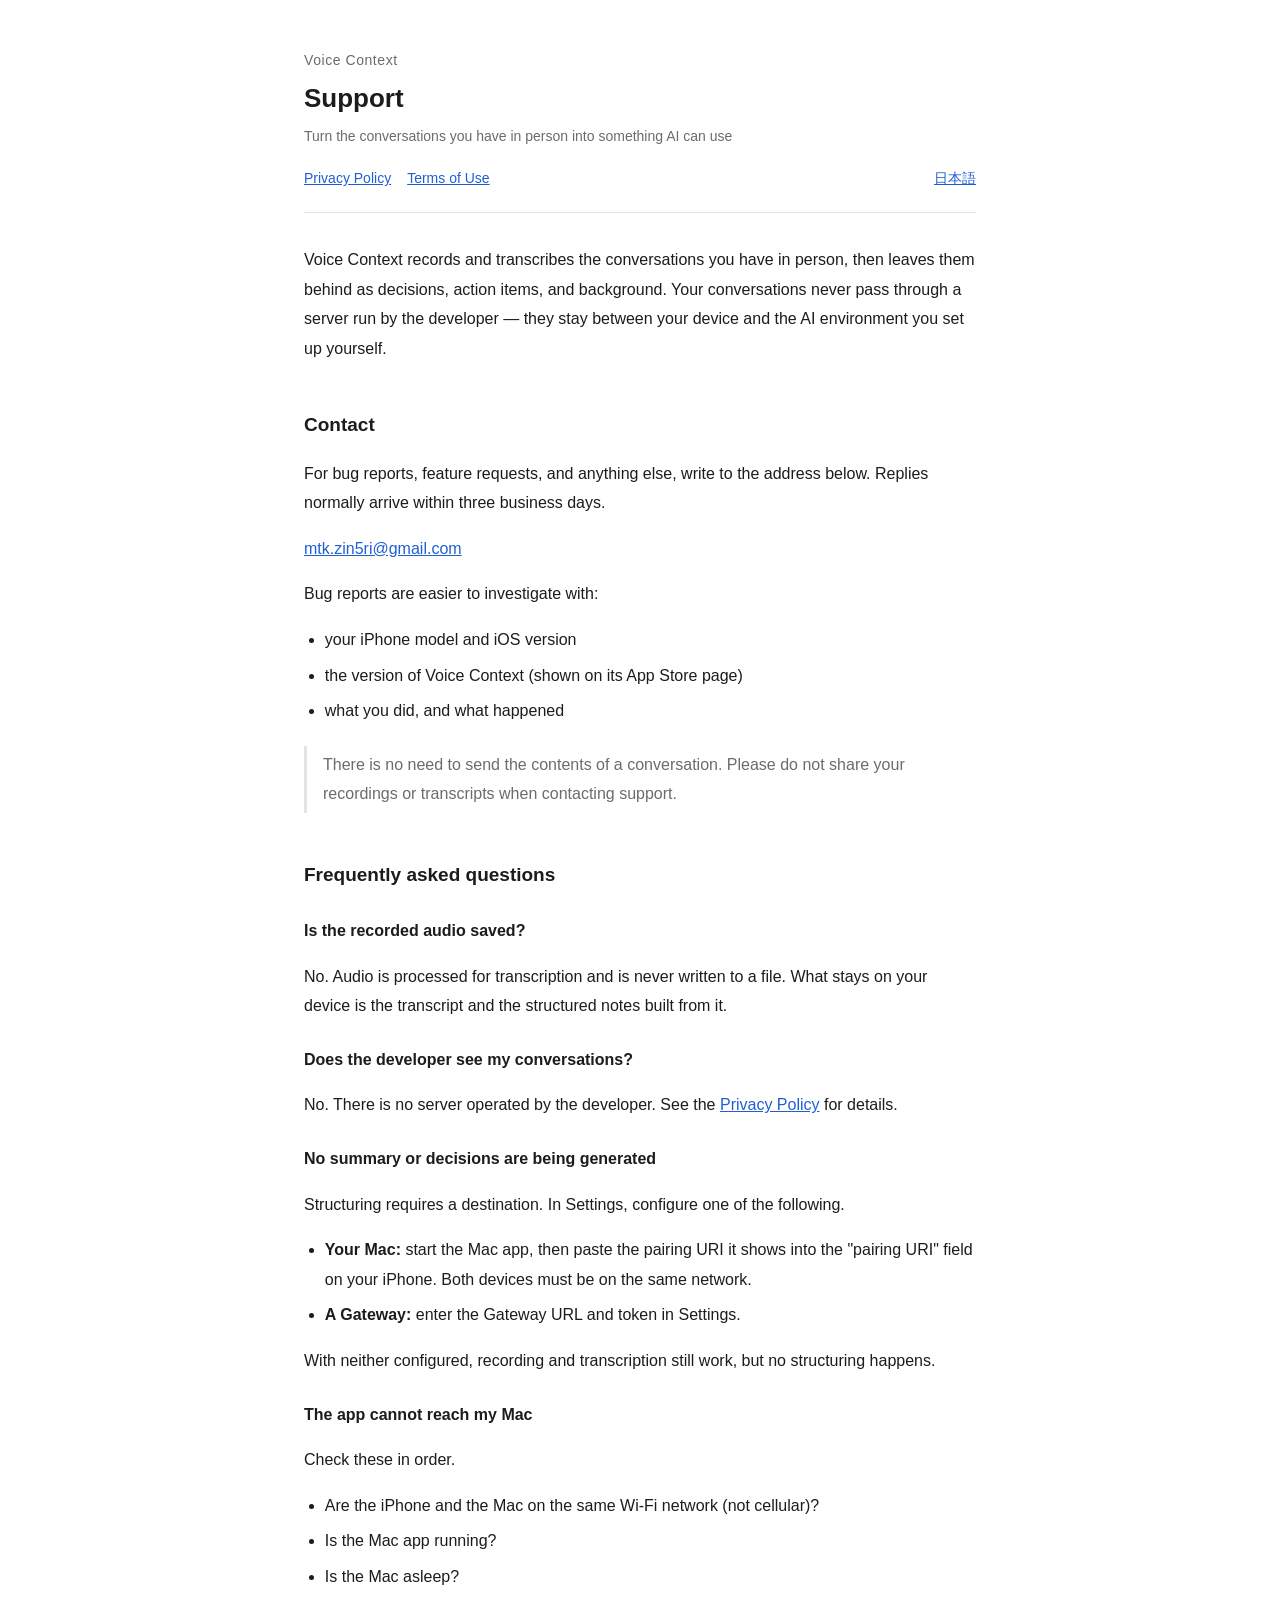
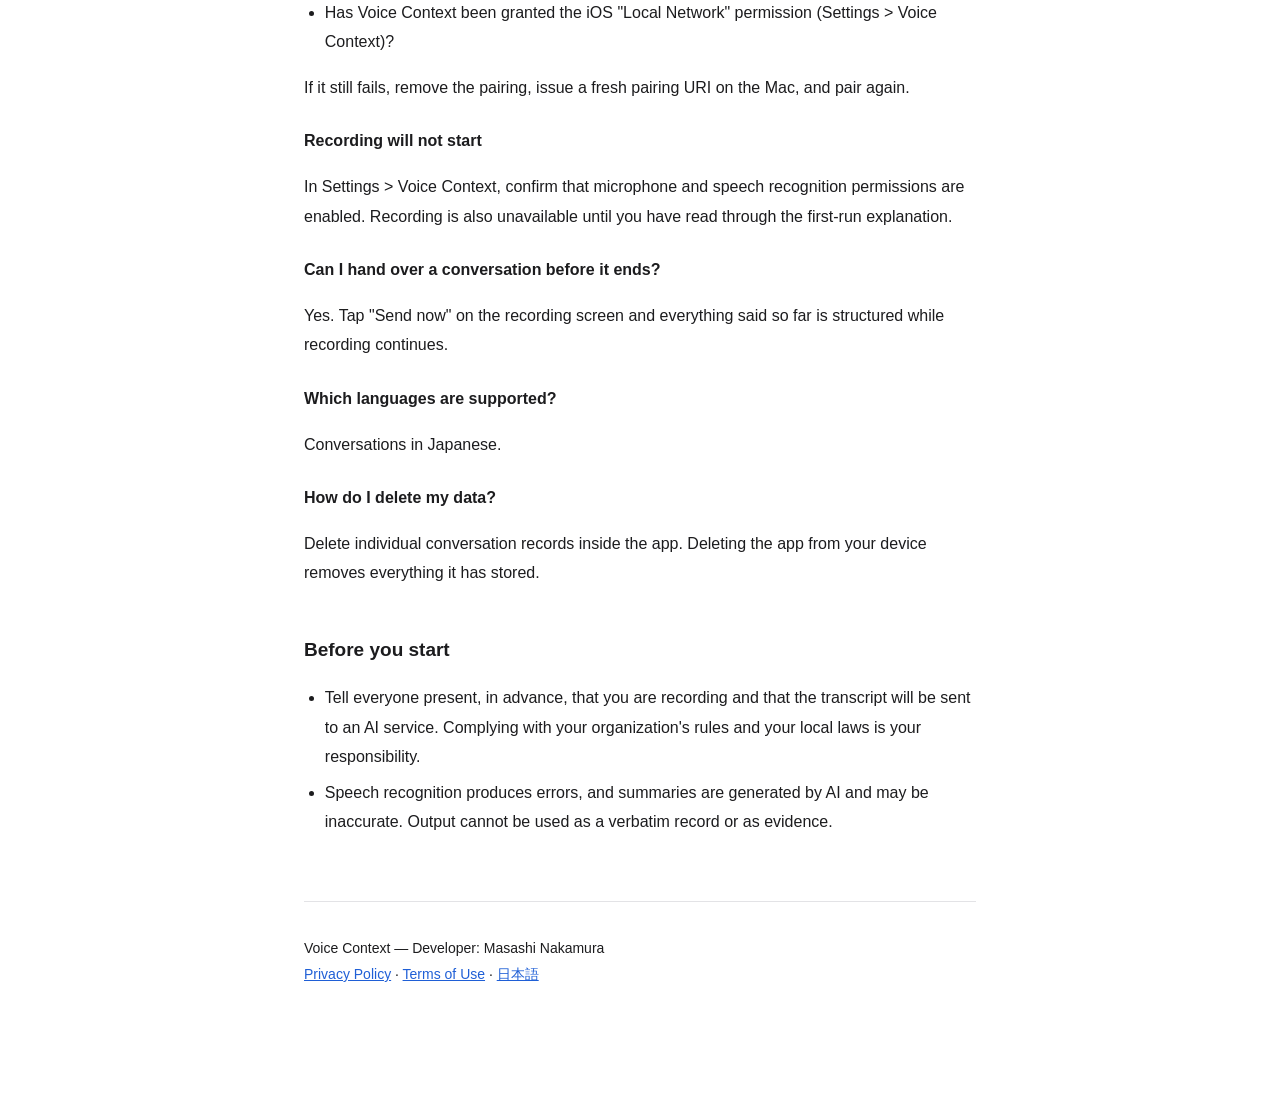
==== en/index.html @ 5f256861 "docs: publish support, privacy policy, and terms in Japanese and English" ====
<!doctype html>
<html lang="en">
<head>
<meta charset="utf-8">
<meta name="viewport" content="width=device-width, initial-scale=1">
<title>Support | Voice Context</title>
<link rel="stylesheet" href="../style.css">
</head>
<body>
<div class="wrap">
<header>
  <p class="app">Voice Context</p>
  <h1>Support</h1>
  <p class="meta">Turn the conversations you have in person into something AI can use</p>
  <nav><a href="privacy.html">Privacy Policy</a><a href="terms.html">Terms of Use</a><a class="lang" href="../">日本語</a></nav>
</header>

<p>Voice Context records and transcribes the conversations you have in person, then leaves them behind as decisions, action items, and background. Your conversations never pass through a server run by the developer — they stay between your device and the AI environment you set up yourself.</p>

<h2>Contact</h2>
<p>For bug reports, feature requests, and anything else, write to the address below. Replies normally arrive within three business days.</p>
<p><a href="mailto:mtk.zin5ri@gmail.com">mtk.zin5ri@gmail.com</a></p>
<p>Bug reports are easier to investigate with:</p>
<ul>
  <li>your iPhone model and iOS version</li>
  <li>the version of Voice Context (shown on its App Store page)</li>
  <li>what you did, and what happened</li>
</ul>
<p class="note">There is no need to send the contents of a conversation. Please do not share your recordings or transcripts when contacting support.</p>

<h2>Frequently asked questions</h2>

<h3>Is the recorded audio saved?</h3>
<p>No. Audio is processed for transcription and is never written to a file. What stays on your device is the transcript and the structured notes built from it.</p>

<h3>Does the developer see my conversations?</h3>
<p>No. There is no server operated by the developer. See the <a href="privacy.html">Privacy Policy</a> for details.</p>

<h3>No summary or decisions are being generated</h3>
<p>Structuring requires a destination. In Settings, configure one of the following.</p>
<ul>
  <li><strong>Your Mac:</strong> start the Mac app, then paste the pairing URI it shows into the "pairing URI" field on your iPhone. Both devices must be on the same network.</li>
  <li><strong>A Gateway:</strong> enter the Gateway URL and token in Settings.</li>
</ul>
<p>With neither configured, recording and transcription still work, but no structuring happens.</p>

<h3>The app cannot reach my Mac</h3>
<p>Check these in order.</p>
<ul>
  <li>Are the iPhone and the Mac on the same Wi-Fi network (not cellular)?</li>
  <li>Is the Mac app running?</li>
  <li>Is the Mac asleep?</li>
  <li>Has Voice Context been granted the iOS "Local Network" permission (Settings &gt; Voice Context)?</li>
</ul>
<p>If it still fails, remove the pairing, issue a fresh pairing URI on the Mac, and pair again.</p>

<h3>Recording will not start</h3>
<p>In Settings &gt; Voice Context, confirm that microphone and speech recognition permissions are enabled. Recording is also unavailable until you have read through the first-run explanation.</p>

<h3>Can I hand over a conversation before it ends?</h3>
<p>Yes. Tap "Send now" on the recording screen and everything said so far is structured while recording continues.</p>

<h3>Which languages are supported?</h3>
<p>Conversations in Japanese.</p>

<h3>How do I delete my data?</h3>
<p>Delete individual conversation records inside the app. Deleting the app from your device removes everything it has stored.</p>

<h2>Before you start</h2>
<ul>
  <li>Tell everyone present, in advance, that you are recording and that the transcript will be sent to an AI service. Complying with your organization's rules and your local laws is your responsibility.</li>
  <li>Speech recognition produces errors, and summaries are generated by AI and may be inaccurate. Output cannot be used as a verbatim record or as evidence.</li>
</ul>

<footer>
  <p>Voice Context — Developer: Masashi Nakamura<br>
  <a href="privacy.html">Privacy Policy</a> · <a href="terms.html">Terms of Use</a> · <a href="../">日本語</a></p>
</footer>
</div>
</body>
</html>
---- style.css ----
:root {
  --bg: #ffffff;
  --fg: #1c1c1e;
  --muted: #6b6b70;
  --line: #e3e3e6;
  --accent: #1f5fd6;
}
@media (prefers-color-scheme: dark) {
  :root {
    --bg: #121214;
    --fg: #ececee;
    --muted: #9a9aa0;
    --line: #2c2c30;
    --accent: #7aa7f5;
  }
}
* { box-sizing: border-box; }
body {
  margin: 0;
  background: var(--bg);
  color: var(--fg);
  font-family: -apple-system, BlinkMacSystemFont, "Hiragino Sans", "Noto Sans JP", sans-serif;
  line-height: 1.85;
  font-size: 16px;
}
.wrap { max-width: 720px; margin: 0 auto; padding: 48px 24px 96px; }
header { border-bottom: 1px solid var(--line); padding-bottom: 20px; margin-bottom: 32px; }
header .app { font-size: 14px; color: var(--muted); letter-spacing: .04em; margin: 0 0 6px; }
h1 { font-size: 26px; line-height: 1.4; margin: 0 0 8px; }
h2 { font-size: 19px; margin: 40px 0 12px; padding-top: 4px; }
h3 { font-size: 16px; margin: 24px 0 8px; }
p, li { color: var(--fg); }
ul, ol { padding-left: 1.3em; }
li { margin-bottom: 6px; }
.meta { color: var(--muted); font-size: 14px; margin: 0; }
a { color: var(--accent); }
nav { margin-top: 16px; font-size: 14px; }
nav a { margin-right: 16px; }
table { border-collapse: collapse; width: 100%; margin: 16px 0; font-size: 15px; }
th, td { border: 1px solid var(--line); padding: 10px 12px; text-align: left; vertical-align: top; }
th { background: color-mix(in srgb, var(--fg) 5%, transparent); font-weight: 600; }
.note { border-left: 3px solid var(--line); padding: 4px 0 4px 16px; color: var(--muted); margin: 20px 0; }
footer { border-top: 1px solid var(--line); margin-top: 64px; padding-top: 20px; color: var(--muted); font-size: 14px; }
code { font-family: ui-monospace, SFMono-Regular, Menlo, monospace; font-size: .92em; background: color-mix(in srgb, var(--fg) 7%, transparent); padding: 1px 5px; border-radius: 4px; }

nav { display: flex; flex-wrap: wrap; align-items: baseline; }
nav a { margin-right: 16px; }
nav .lang { margin-left: auto; margin-right: 0; }
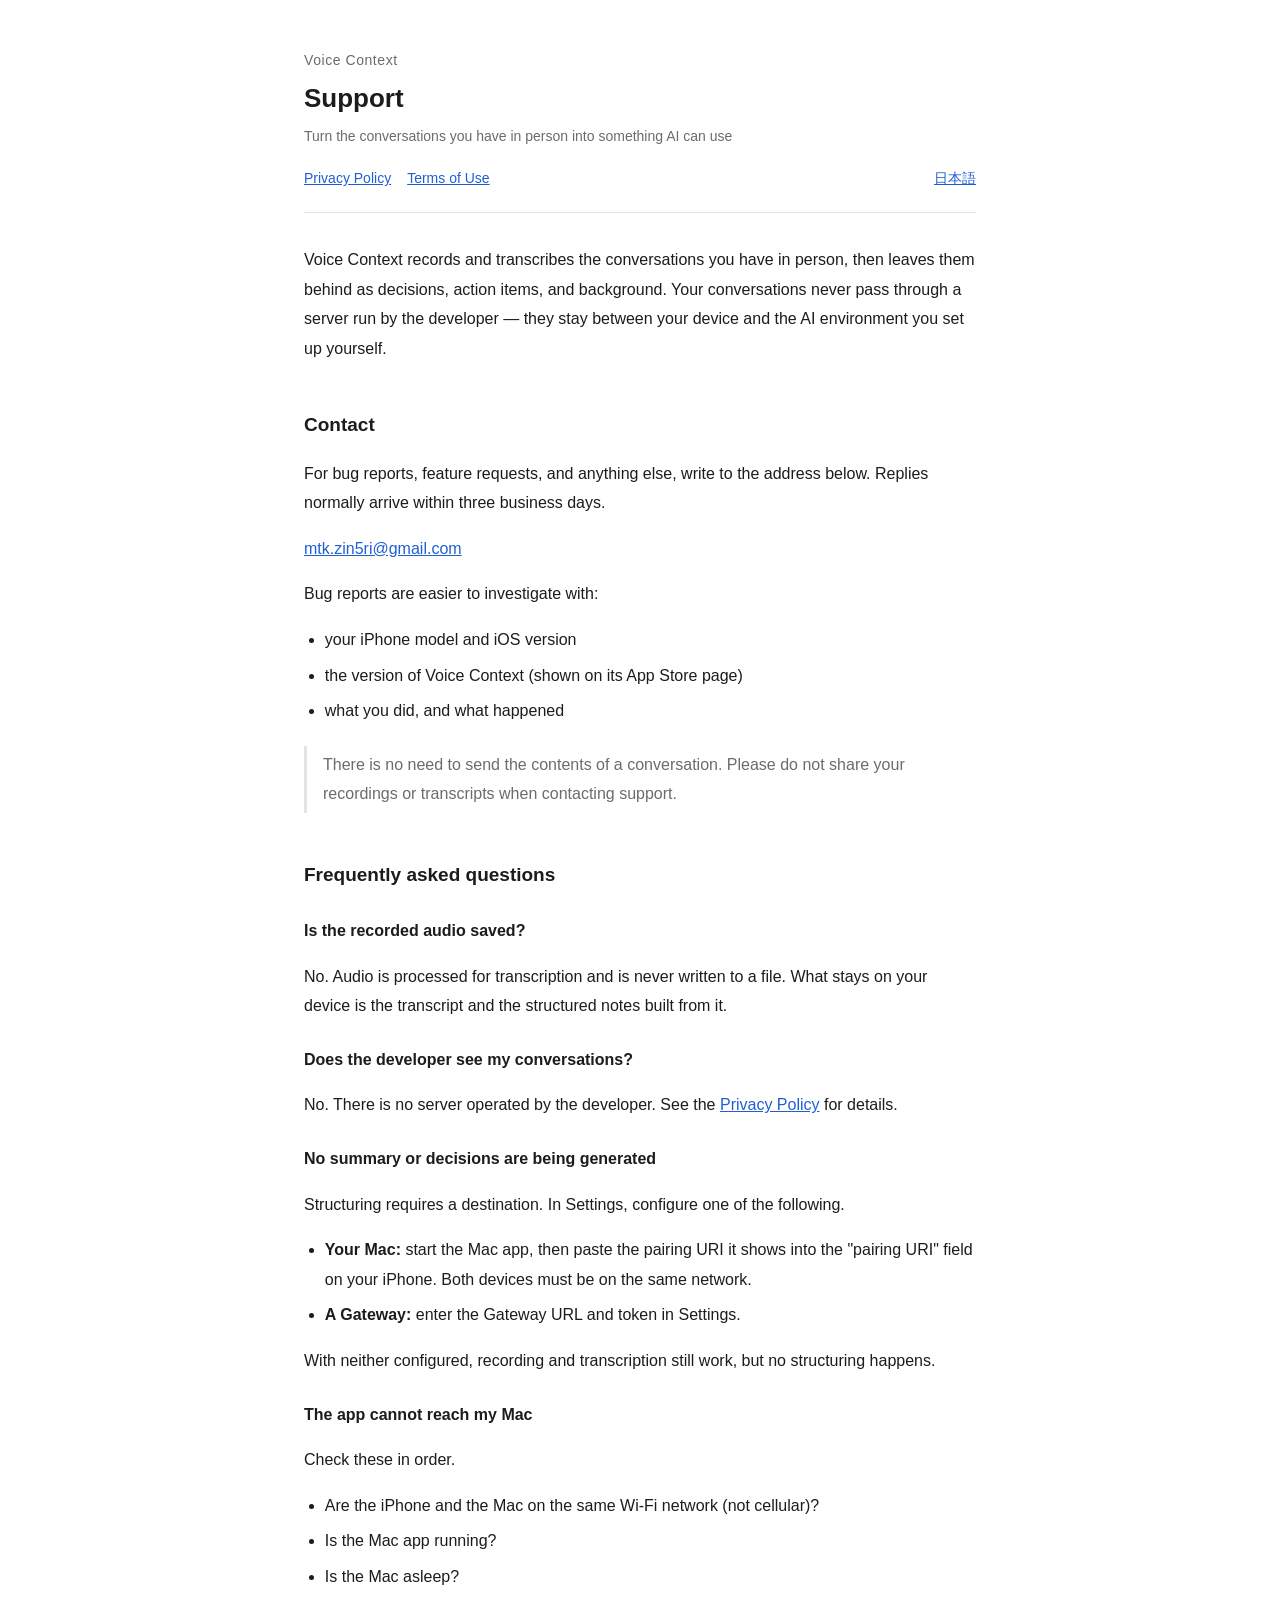
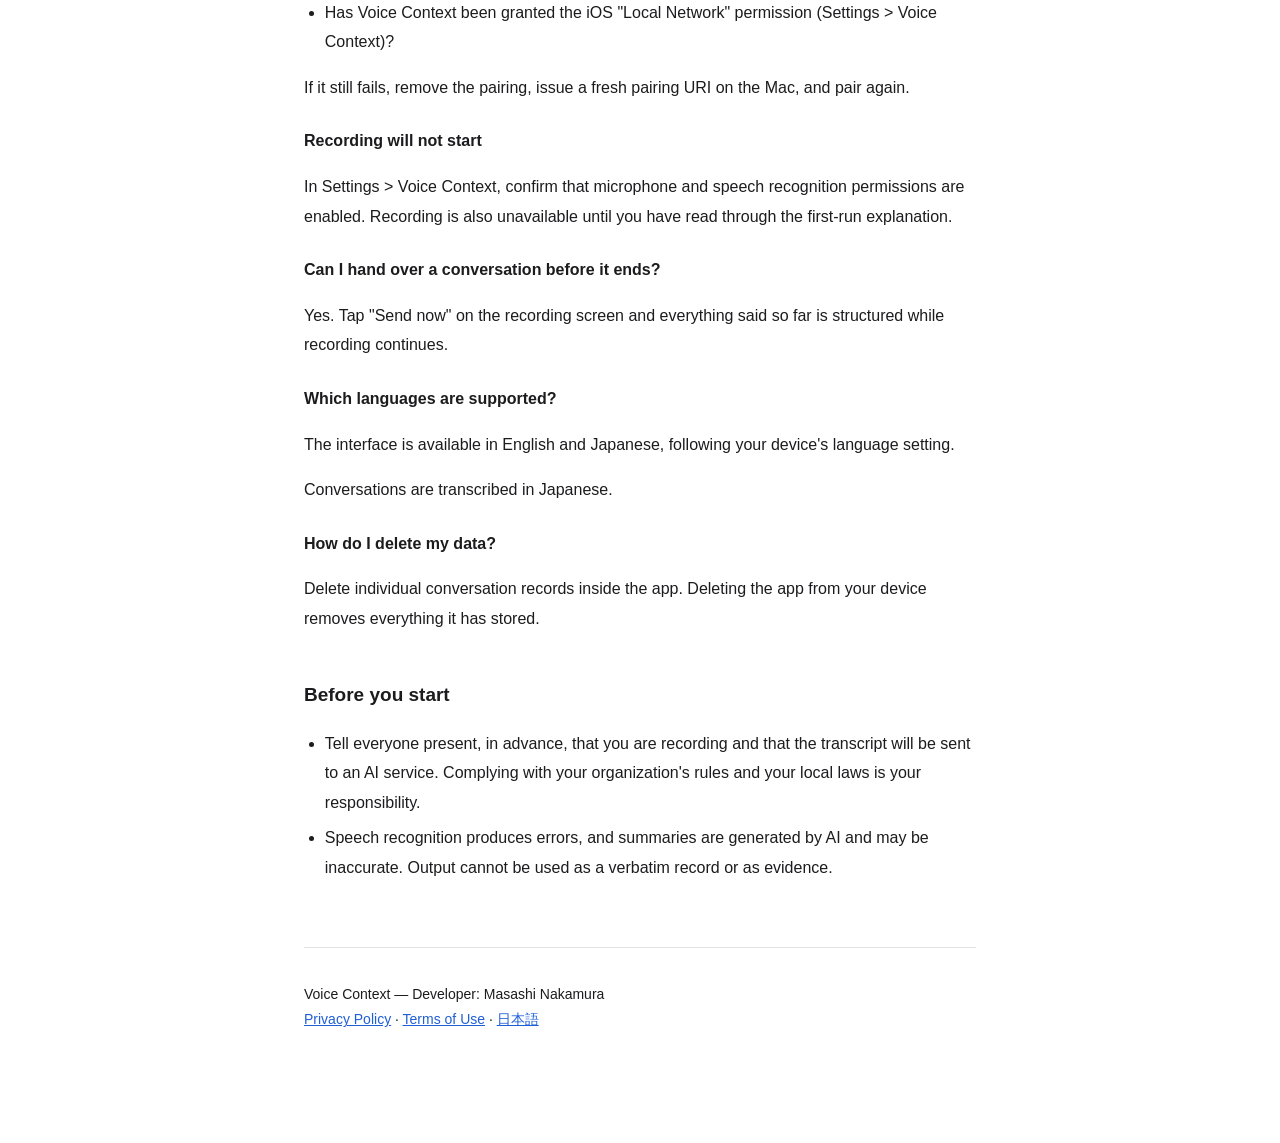
==== commit edc86ee4: "docs: the interface is now available in English as well as Japanese" ====
--- a/en/index.html
+++ b/en/index.html
@@ -61,7 +61,8 @@
 <p>Yes. Tap "Send now" on the recording screen and everything said so far is structured while recording continues.</p>
 
 <h3>Which languages are supported?</h3>
-<p>Conversations in Japanese.</p>
+<p>The interface is available in English and Japanese, following your device's language setting.</p>
+<p>Conversations are transcribed in Japanese.</p>
 
 <h3>How do I delete my data?</h3>
 <p>Delete individual conversation records inside the app. Deleting the app from your device removes everything it has stored.</p>
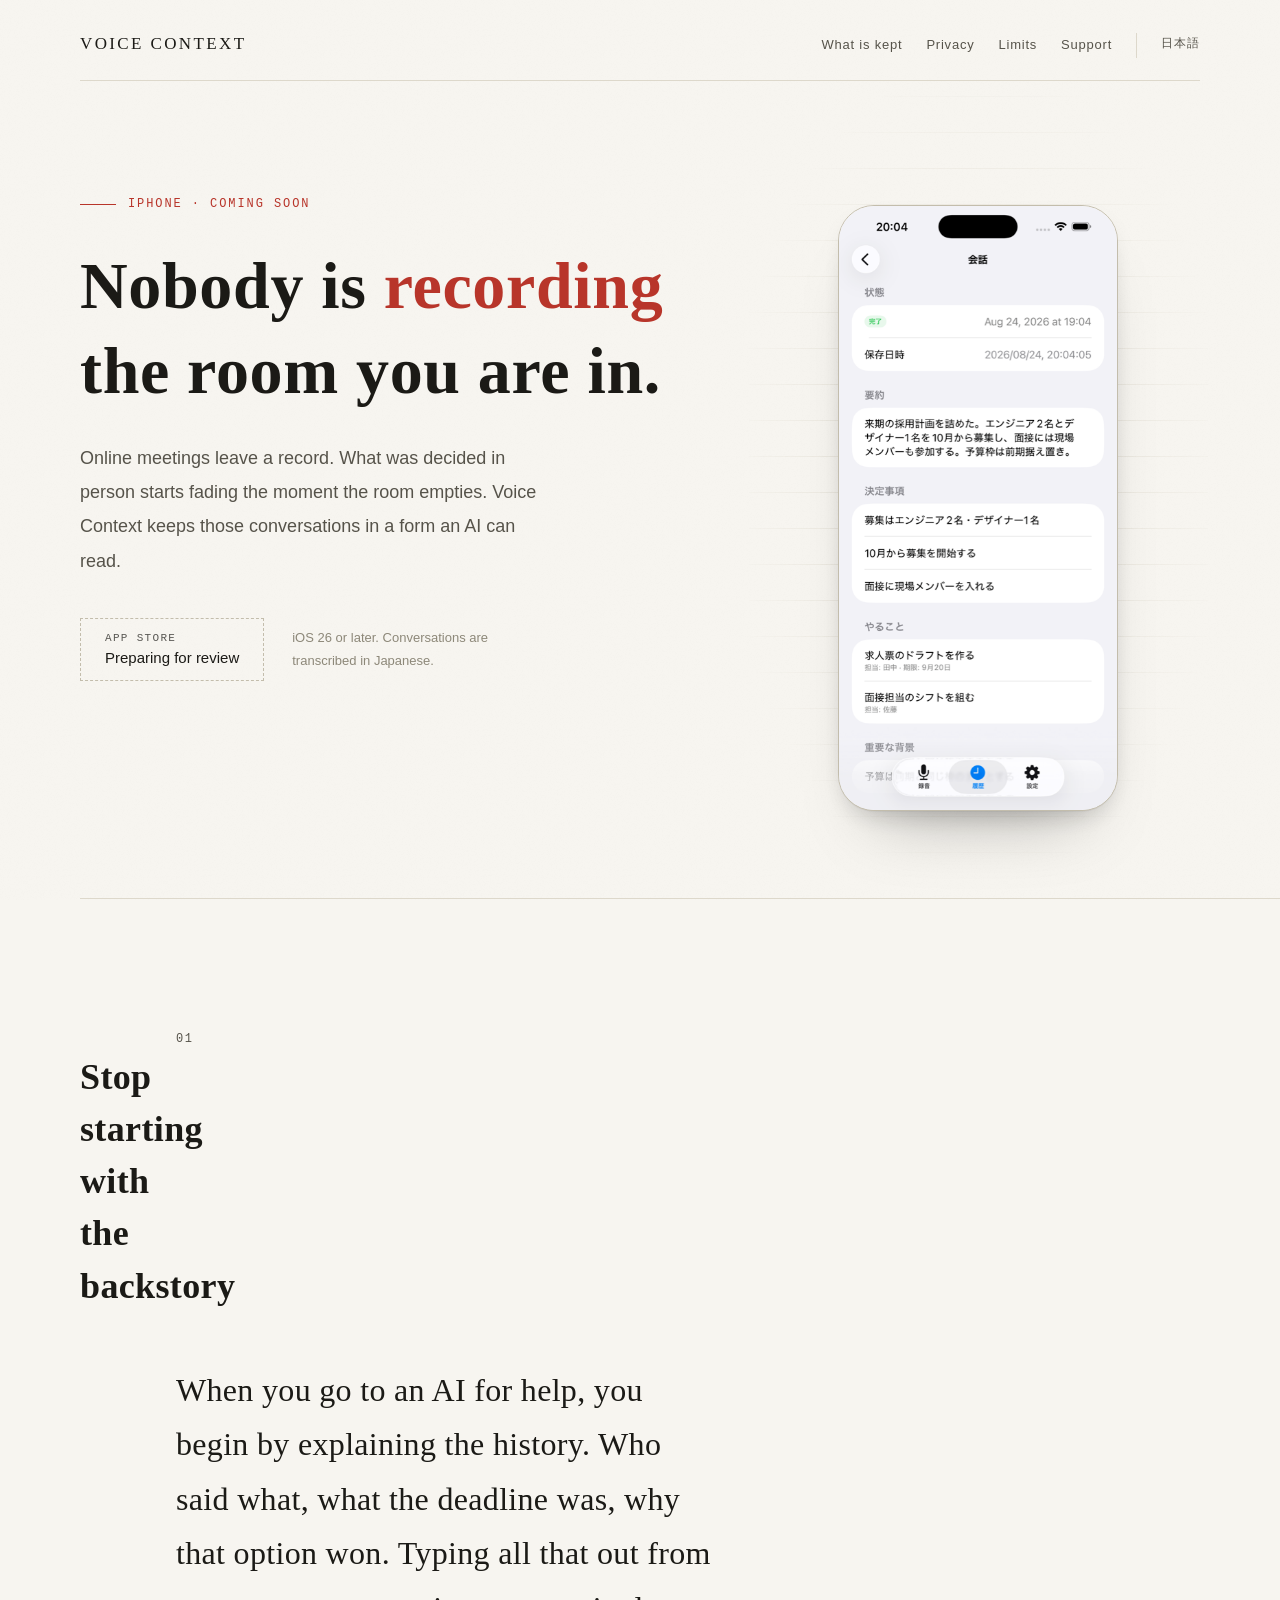
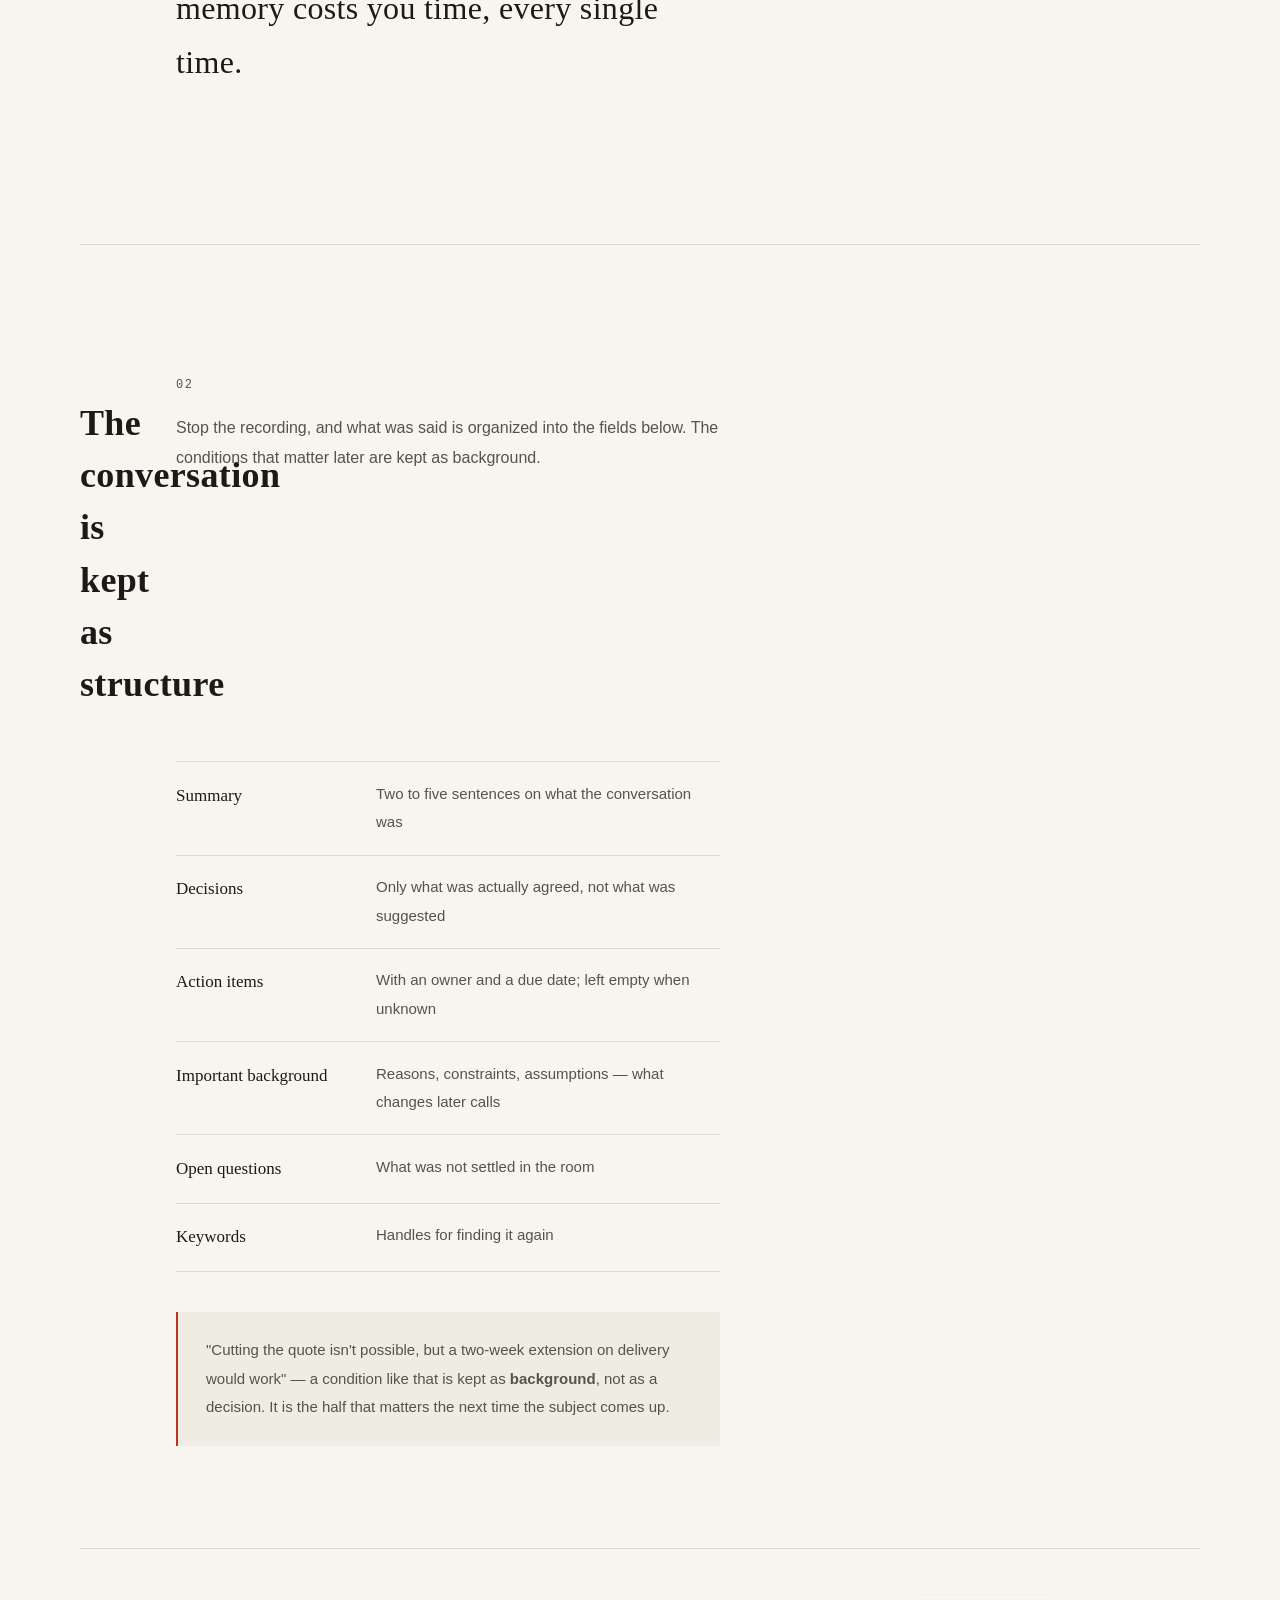
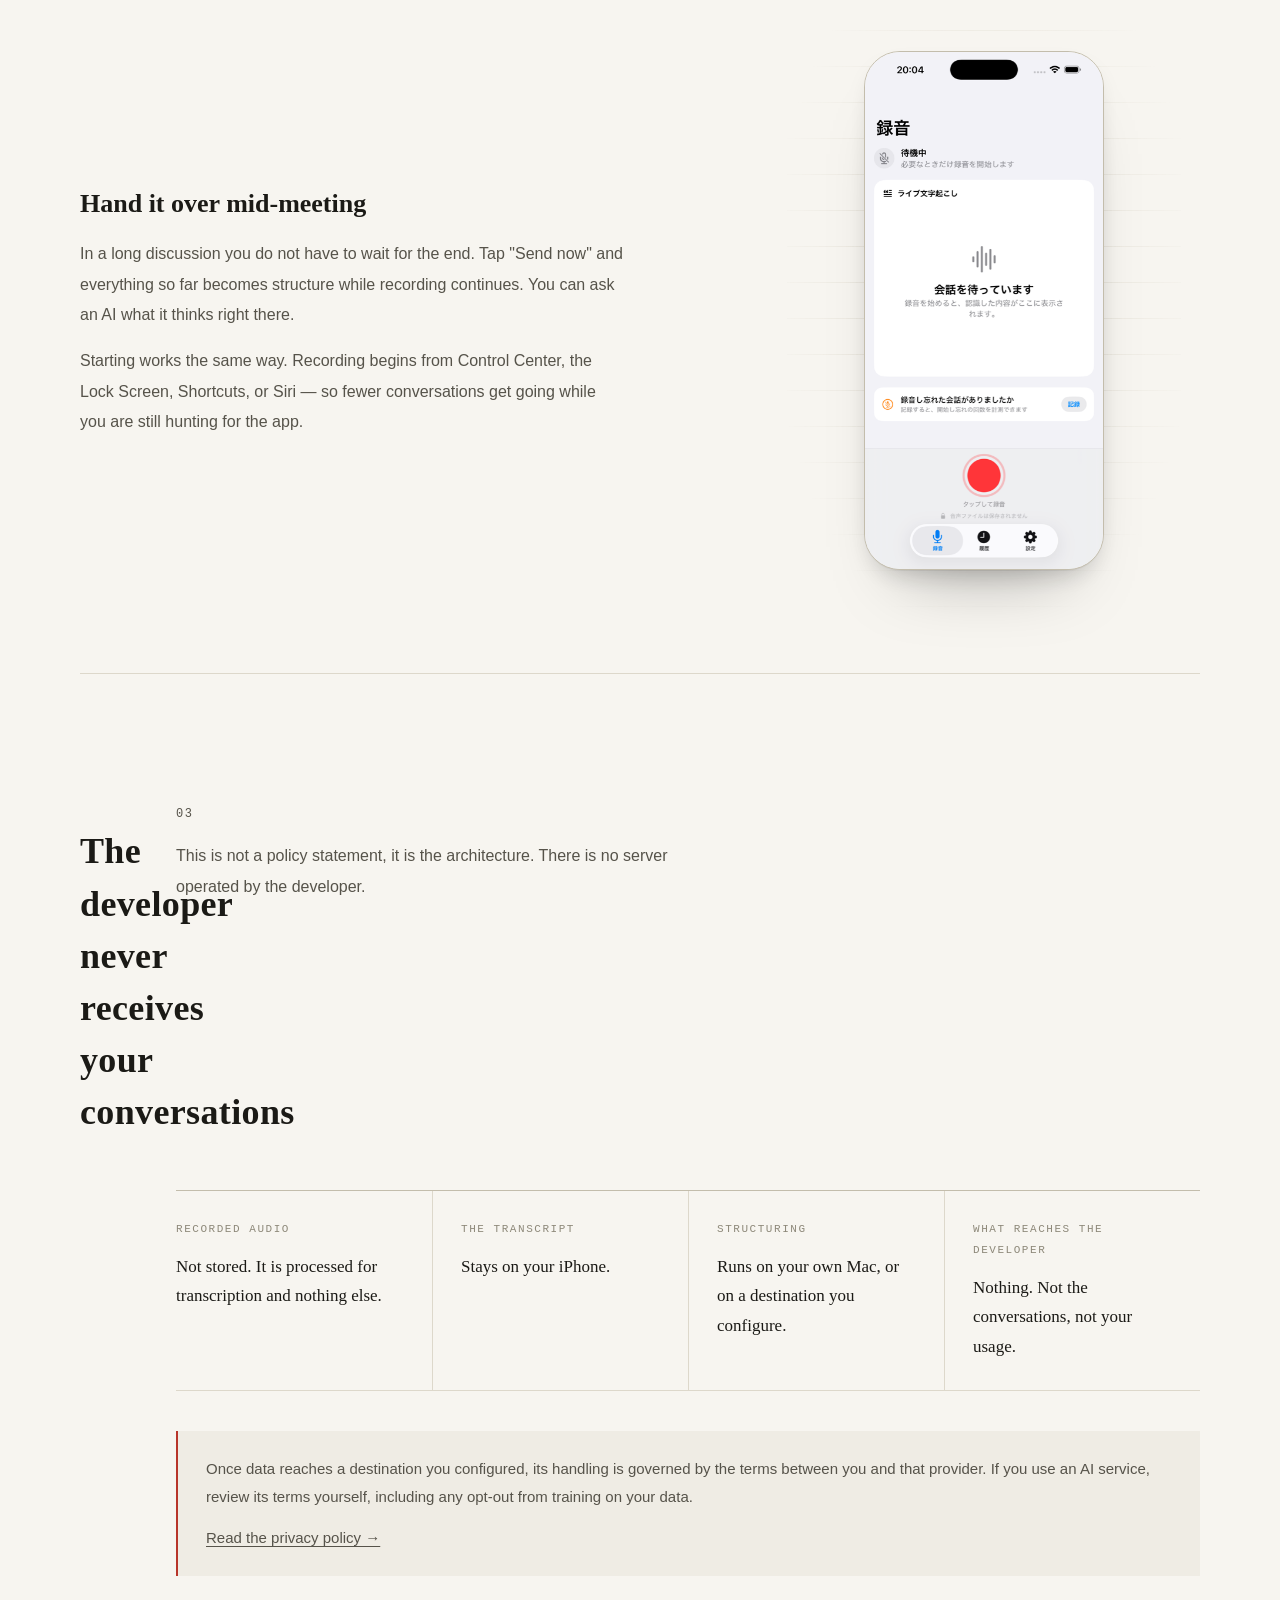
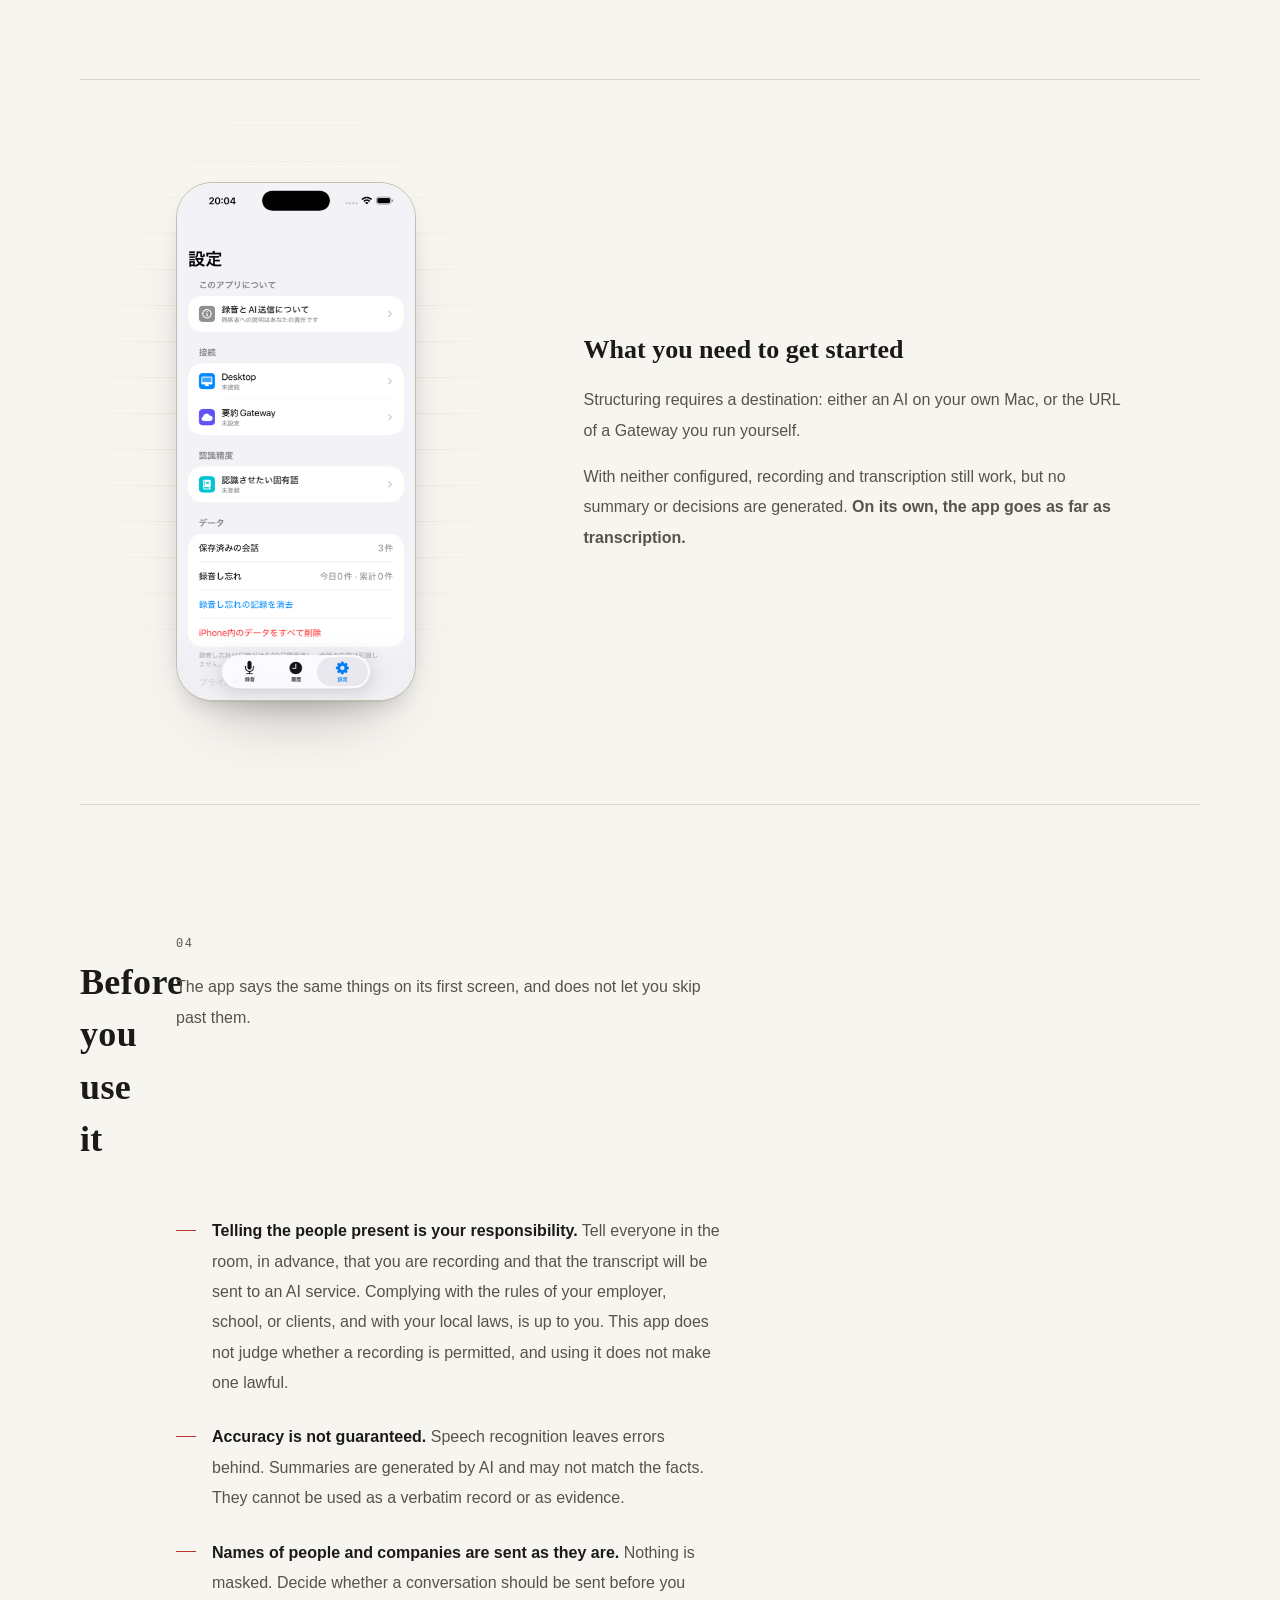
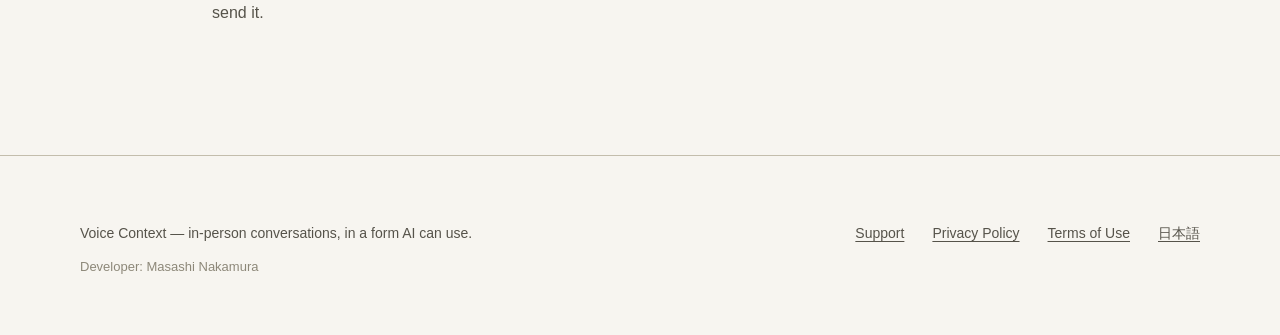
==== commit a00e967e: "feat: turn the docs site into a product site with a landing page" ====
--- a/en/index.html
+++ b/en/index.html
@@ -3,80 +3,204 @@
 <head>
 <meta charset="utf-8">
 <meta name="viewport" content="width=device-width, initial-scale=1">
-<title>Support | Voice Context</title>
-<link rel="stylesheet" href="../style.css">
+<title>Voice Context — In-person conversations, in a form AI can use</title>
+<meta name="description" content="An iPhone app that keeps what you said in person as decisions, action items, and background. Your conversations never pass through the developer's servers — only your device and your own AI account.">
+<meta property="og:title" content="Voice Context">
+<meta property="og:description" content="Keeps your in-person conversations in a form an AI can read.">
+<meta property="og:type" content="website">
+<link rel="icon" href="data:image/svg+xml,%3Csvg xmlns=%27http://www.w3.org/2000/svg%27 viewBox=%270 0 32 32%27%3E%3Crect width=%2732%27 height=%2732%27 fill=%27%23f7f5f0%27/%3E%3Cg fill=%27%23b8352a%27%3E%3Crect x=%275%27 y=%2713%27 width=%272.6%27 height=%276%27 rx=%271.3%27/%3E%3Crect x=%2710%27 y=%279%27 width=%272.6%27 height=%2714%27 rx=%271.3%27/%3E%3Crect x=%2715%27 y=%275%27 width=%272.6%27 height=%2722%27 rx=%271.3%27/%3E%3Crect x=%2720%27 y=%279%27 width=%272.6%27 height=%2714%27 rx=%271.3%27/%3E%3Crect x=%2725%27 y=%2713%27 width=%272.6%27 height=%276%27 rx=%271.3%27/%3E%3C/g%3E%3C/svg%3E">
+<meta name="theme-color" content="#f7f5f0" media="(prefers-color-scheme: light)">
+<meta name="theme-color" content="#131310" media="(prefers-color-scheme: dark)">
+<link rel="stylesheet" href="../site.css">
 </head>
 <body>
-<div class="wrap">
-<header>
-  <p class="app">Voice Context</p>
-  <h1>Support</h1>
-  <p class="meta">Turn the conversations you have in person into something AI can use</p>
-  <nav><a href="privacy.html">Privacy Policy</a><a href="terms.html">Terms of Use</a><a class="lang" href="../">日本語</a></nav>
-</header>
-
-<p>Voice Context records and transcribes the conversations you have in person, then leaves them behind as decisions, action items, and background. Your conversations never pass through a server run by the developer — they stay between your device and the AI environment you set up yourself.</p>
-
-<h2>Contact</h2>
-<p>For bug reports, feature requests, and anything else, write to the address below. Replies normally arrive within three business days.</p>
-<p><a href="mailto:mtk.zin5ri@gmail.com">mtk.zin5ri@gmail.com</a></p>
-<p>Bug reports are easier to investigate with:</p>
-<ul>
-  <li>your iPhone model and iOS version</li>
-  <li>the version of Voice Context (shown on its App Store page)</li>
-  <li>what you did, and what happened</li>
-</ul>
-<p class="note">There is no need to send the contents of a conversation. Please do not share your recordings or transcripts when contacting support.</p>
-
-<h2>Frequently asked questions</h2>
-
-<h3>Is the recorded audio saved?</h3>
-<p>No. Audio is processed for transcription and is never written to a file. What stays on your device is the transcript and the structured notes built from it.</p>
-
-<h3>Does the developer see my conversations?</h3>
-<p>No. There is no server operated by the developer. See the <a href="privacy.html">Privacy Policy</a> for details.</p>
-
-<h3>No summary or decisions are being generated</h3>
-<p>Structuring requires a destination. In Settings, configure one of the following.</p>
-<ul>
-  <li><strong>Your Mac:</strong> start the Mac app, then paste the pairing URI it shows into the "pairing URI" field on your iPhone. Both devices must be on the same network.</li>
-  <li><strong>A Gateway:</strong> enter the Gateway URL and token in Settings.</li>
-</ul>
-<p>With neither configured, recording and transcription still work, but no structuring happens.</p>
-
-<h3>The app cannot reach my Mac</h3>
-<p>Check these in order.</p>
-<ul>
-  <li>Are the iPhone and the Mac on the same Wi-Fi network (not cellular)?</li>
-  <li>Is the Mac app running?</li>
-  <li>Is the Mac asleep?</li>
-  <li>Has Voice Context been granted the iOS "Local Network" permission (Settings &gt; Voice Context)?</li>
-</ul>
-<p>If it still fails, remove the pairing, issue a fresh pairing URI on the Mac, and pair again.</p>
-
-<h3>Recording will not start</h3>
-<p>In Settings &gt; Voice Context, confirm that microphone and speech recognition permissions are enabled. Recording is also unavailable until you have read through the first-run explanation.</p>
-
-<h3>Can I hand over a conversation before it ends?</h3>
-<p>Yes. Tap "Send now" on the recording screen and everything said so far is structured while recording continues.</p>
-
-<h3>Which languages are supported?</h3>
-<p>The interface is available in English and Japanese, following your device's language setting.</p>
-<p>Conversations are transcribed in Japanese.</p>
-
-<h3>How do I delete my data?</h3>
-<p>Delete individual conversation records inside the app. Deleting the app from your device removes everything it has stored.</p>
-
-<h2>Before you start</h2>
-<ul>
-  <li>Tell everyone present, in advance, that you are recording and that the transcript will be sent to an AI service. Complying with your organization's rules and your local laws is your responsibility.</li>
-  <li>Speech recognition produces errors, and summaries are generated by AI and may be inaccurate. Output cannot be used as a verbatim record or as evidence.</li>
-</ul>
-
-<footer>
-  <p>Voice Context — Developer: Masashi Nakamura<br>
-  <a href="privacy.html">Privacy Policy</a> · <a href="terms.html">Terms of Use</a> · <a href="../">日本語</a></p>
+
+<div class="shell">
+  <header class="masthead">
+    <a class="wordmark" href="./">VOICE CONTEXT</a>
+    <nav>
+      <a href="#what">What is kept</a>
+      <a href="#privacy">Privacy</a>
+      <a href="#limits">Limits</a>
+      <a href="support/">Support</a>
+      <a class="lang-link" href="../">日本語</a>
+    </nav>
+  </header>
+
+  <div class="hero">
+    <div>
+      <p class="eyebrow rise" style="--d:0ms">iPhone · Coming soon</p>
+      <h1 class="rise" style="--d:80ms">Nobody is <em>recording</em><br>the room you are in.</h1>
+      <p class="lede rise" style="--d:180ms">
+        Online meetings leave a record. What was decided in person starts fading
+        the moment the room empties. Voice Context keeps those conversations in a
+        form an AI can read.
+      </p>
+      <div class="hero-actions rise" style="--d:260ms">
+        <span class="badge" aria-disabled="true">
+          <span>App Store</span>
+          <span>Preparing for review</span>
+        </span>
+        <p class="hero-note">iOS 26 or later. Conversations are transcribed in Japanese.</p>
+      </div>
+    </div>
+    <div class="device rise" style="--d:340ms">
+      <img src="../assets/2-detail.png" width="880" height="1912"
+           alt="A conversation's detail screen, showing the summary, decisions, action items with owners and due dates, and important background.">
+    </div>
+  </div>
+
+  <section id="problem">
+    <div class="section-head">
+      <p class="section-num rise">01</p>
+      <h2 class="rise">Stop starting with<br>the backstory</h2>
+    </div>
+    <div class="section-body">
+      <p class="pull rise">
+        When you go to an AI for help, you begin by explaining the history.
+        Who said what, what the deadline was, why that option won.
+        Typing all that out from memory costs you time, every single time.
+      </p>
+      <p class="pull-attrib rise">— what this app exists to remove</p>
+    </div>
+  </section>
+
+  <section id="what">
+    <div class="section-head">
+      <p class="section-num rise">02</p>
+      <h2 class="rise">The conversation is kept as structure</h2>
+      <p class="rise">Stop the recording, and what was said is organized into the fields below. The conditions that matter later are kept as background.</p>
+    </div>
+    <div class="section-body">
+      <ul class="fields rise">
+        <li><dfn>Summary</dfn><span>Two to five sentences on what the conversation was</span></li>
+        <li><dfn>Decisions</dfn><span>Only what was actually agreed, not what was suggested</span></li>
+        <li><dfn>Action items</dfn><span>With an owner and a due date; left empty when unknown</span></li>
+        <li><dfn>Important background</dfn><span>Reasons, constraints, assumptions — what changes later calls</span></li>
+        <li><dfn>Open questions</dfn><span>What was not settled in the room</span></li>
+        <li><dfn>Keywords</dfn><span>Handles for finding it again</span></li>
+      </ul>
+      <div class="callout rise">
+        <p>"Cutting the quote isn't possible, but a two-week extension on delivery would work" — a condition like that is kept as <strong>background</strong>, not as a decision. It is the half that matters the next time the subject comes up.</p>
+      </div>
+    </div>
+  </section>
+
+  <section id="mid">
+    <div class="showcase">
+      <div class="showcase-text">
+        <h3 class="rise">Hand it over mid-meeting</h3>
+        <p class="rise">In a long discussion you do not have to wait for the end. Tap "Send now" and everything so far becomes structure while recording continues. You can ask an AI what it thinks right there.</p>
+        <p class="rise">Starting works the same way. Recording begins from Control Center, the Lock Screen, Shortcuts, or Siri — so fewer conversations get going while you are still hunting for the app.</p>
+      </div>
+      <div class="device rise">
+        <img src="../assets/3-recorder.png" width="880" height="1912" loading="lazy"
+             alt="The recording screen, showing the live transcript, the record button, and a note that no audio file is saved.">
+      </div>
+    </div>
+  </section>
+
+  <section id="privacy">
+    <div class="section-head">
+      <p class="section-num rise">03</p>
+      <h2 class="rise">The developer never receives your conversations</h2>
+      <p class="rise">This is not a policy statement, it is the architecture. There is no server operated by the developer.</p>
+    </div>
+    <div class="section-body" style="max-width:none">
+      <div class="ledger rise">
+        <div>
+          <h3>Recorded audio</h3>
+          <p>Not stored. It is processed for transcription and nothing else.</p>
+        </div>
+        <div>
+          <h3>The transcript</h3>
+          <p>Stays on your iPhone.</p>
+        </div>
+        <div>
+          <h3>Structuring</h3>
+          <p>Runs on your own Mac, or on a destination you configure.</p>
+        </div>
+        <div>
+          <h3>What reaches the developer</h3>
+          <p>Nothing. Not the conversations, not your usage.</p>
+        </div>
+      </div>
+      <div class="callout rise">
+        <p>Once data reaches a destination you configured, its handling is governed by the terms between you and that provider. If you use an AI service, review its terms yourself, including any opt-out from training on your data.</p>
+        <p><a href="privacy.html">Read the privacy policy →</a></p>
+      </div>
+    </div>
+  </section>
+
+  <section id="setup">
+    <div class="showcase flip">
+      <div class="showcase-text">
+        <h3 class="rise">What you need to get started</h3>
+        <p class="rise">Structuring requires a destination: either an AI on your own Mac, or the URL of a Gateway you run yourself.</p>
+        <p class="rise">With neither configured, recording and transcription still work, but no summary or decisions are generated. <strong>On its own, the app goes as far as transcription.</strong></p>
+      </div>
+      <div class="device rise">
+        <img src="../assets/4-settings.png" width="880" height="1912" loading="lazy"
+             alt="The settings screen, showing desktop and Gateway connection status, recognition terms, and the data and privacy sections.">
+      </div>
+    </div>
+  </section>
+
+  <section id="limits">
+    <div class="section-head">
+      <p class="section-num rise">04</p>
+      <h2 class="rise">Before you use it</h2>
+      <p class="rise">The app says the same things on its first screen, and does not let you skip past them.</p>
+    </div>
+    <div class="section-body">
+      <ul class="limits">
+        <li class="rise"><strong>Telling the people present is your responsibility.</strong> Tell everyone in the room, in advance, that you are recording and that the transcript will be sent to an AI service. Complying with the rules of your employer, school, or clients, and with your local laws, is up to you. This app does not judge whether a recording is permitted, and using it does not make one lawful.</li>
+        <li class="rise"><strong>Accuracy is not guaranteed.</strong> Speech recognition leaves errors behind. Summaries are generated by AI and may not match the facts. They cannot be used as a verbatim record or as evidence.</li>
+        <li class="rise"><strong>Names of people and companies are sent as they are.</strong> Nothing is masked. Decide whether a conversation should be sent before you send it.</li>
+      </ul>
+    </div>
+  </section>
+</div>
+
+<footer class="site-footer">
+  <div class="shell footer-grid">
+    <div>
+      <p>Voice Context — in-person conversations, in a form AI can use.</p>
+      <p class="fine">Developer: Masashi Nakamura</p>
+    </div>
+    <nav>
+      <a href="support/">Support</a>
+      <a href="privacy.html">Privacy Policy</a>
+      <a href="terms.html">Terms of Use</a>
+      <a href="../">日本語</a>
+    </nav>
+  </div>
 </footer>
-</div>
+
+<script>
+  // One directed reveal. Elements are visible without JS — the class only
+  // arrives once the observer is wired, so a failed script cannot hide the page.
+  (function () {
+    var nodes = document.querySelectorAll('.rise');
+    if (!('IntersectionObserver' in window) ||
+        window.matchMedia('(prefers-reduced-motion: reduce)').matches) {
+      nodes.forEach(function (n) { n.classList.add('in'); });
+      return;
+    }
+    var hero = document.querySelectorAll('.hero .rise');
+    requestAnimationFrame(function () {
+      hero.forEach(function (n) { n.classList.add('in'); });
+    });
+    var io = new IntersectionObserver(function (entries) {
+      entries.forEach(function (e) {
+        if (!e.isIntersecting) return;
+        e.target.classList.add('in');
+        io.unobserve(e.target);
+      });
+    }, { rootMargin: '0px 0px -12% 0px' });
+    nodes.forEach(function (n) { if (!n.closest('.hero')) io.observe(n); });
+  })();
+</script>
+
 </body>
 </html>
--- a/site.css
+++ b/site.css
@@ -0,0 +1,533 @@
+/* Voice Context — product site.
+   Editorial direction: mincho display type, hanging numerals, rules instead of
+   cards, generous measure. The product's claim is that it does not exaggerate,
+   so the page does not either. */
+
+:root {
+  --paper: #f7f5f0;
+  --paper-raised: #fffefb;
+  --paper-sunk: #efece4;
+  --ink: #1b1a16;
+  --ink-soft: #56534a;
+  --ink-faint: #8d8879;
+  --rule: #ddd8cb;
+  --rule-strong: #c3bdac;
+  --accent: #b8352a;
+  --accent-soft: #e8d8d4;
+
+  --font-display: "Hiragino Mincho ProN", "Yu Mincho", YuMincho, "Noto Serif JP", "Times New Roman", serif;
+  --font-body: -apple-system, BlinkMacSystemFont, "Hiragino Sans", "Noto Sans JP", "Segoe UI", sans-serif;
+  --font-mono: ui-monospace, SFMono-Regular, "SF Mono", Menlo, monospace;
+
+  --shell: min(1120px, 100% - 3rem);
+  --measure: 34rem;
+  --step: 0.5rem;
+}
+
+@media (prefers-color-scheme: dark) {
+  :root:not([data-theme="light"]) {
+    --paper: #131310;
+    --paper-raised: #1c1b17;
+    --paper-sunk: #0e0e0c;
+    --ink: #efece3;
+    --ink-soft: #a9a596;
+    --ink-faint: #79756a;
+    --rule: #302e27;
+    --rule-strong: #46433a;
+    --accent: #e0685c;
+    --accent-soft: #3a2320;
+  }
+}
+
+:root[data-theme="dark"] {
+  --paper: #131310;
+  --paper-raised: #1c1b17;
+  --paper-sunk: #0e0e0c;
+  --ink: #efece3;
+  --ink-soft: #a9a596;
+  --ink-faint: #79756a;
+  --rule: #302e27;
+  --rule-strong: #46433a;
+  --accent: #e0685c;
+  --accent-soft: #3a2320;
+}
+
+* { box-sizing: border-box; }
+
+html { -webkit-text-size-adjust: 100%; scroll-behavior: smooth; }
+@media (prefers-reduced-motion: reduce) { html { scroll-behavior: auto; } }
+
+body {
+  margin: 0;
+  background-color: var(--paper);
+  color: var(--ink);
+  font-family: var(--font-body);
+  font-size: 16px;
+  line-height: 1.9;
+  -webkit-font-smoothing: antialiased;
+  overflow-x: hidden;
+}
+
+/* Paper grain. Kept very low contrast so it reads as material, not texture. */
+body::before {
+  content: "";
+  position: fixed;
+  inset: 0;
+  pointer-events: none;
+  z-index: 0;
+  opacity: 0.5;
+  background-image: url("data:image/svg+xml,%3Csvg xmlns='http://www.w3.org/2000/svg' width='140' height='140'%3E%3Cfilter id='n'%3E%3CfeTurbulence type='fractalNoise' baseFrequency='0.85' numOctaves='3'/%3E%3CfeColorMatrix type='saturate' values='0'/%3E%3C/filter%3E%3Crect width='140' height='140' filter='url(%23n)' opacity='0.035'/%3E%3C/svg%3E");
+}
+
+.shell { width: var(--shell); margin-inline: auto; position: relative; z-index: 1; }
+
+a { color: inherit; text-underline-offset: 0.22em; text-decoration-thickness: 1px; }
+a:hover { text-decoration-color: var(--accent); }
+
+img { max-width: 100%; height: auto; display: block; }
+
+/* ---------- masthead ---------- */
+
+.masthead {
+  position: relative;
+  z-index: 3;
+  display: flex;
+  align-items: baseline;
+  gap: 1.5rem;
+  padding: 1.75rem 0 1.25rem;
+  border-bottom: 1px solid var(--rule);
+}
+
+.wordmark {
+  font-family: var(--font-display);
+  font-size: 1.0625rem;
+  letter-spacing: 0.14em;
+  text-decoration: none;
+  white-space: nowrap;
+}
+
+.masthead nav {
+  margin-left: auto;
+  display: flex;
+  flex-wrap: wrap;
+  gap: 1.5rem;
+  font-size: 0.8125rem;
+  letter-spacing: 0.06em;
+  color: var(--ink-soft);
+}
+
+.masthead nav a { text-decoration: none; }
+.masthead nav a:hover { color: var(--ink); text-decoration: underline; }
+
+.lang-link {
+  font-family: var(--font-mono);
+  font-size: 0.75rem;
+  letter-spacing: 0.08em;
+  padding-left: 1.5rem;
+  border-left: 1px solid var(--rule);
+}
+
+/* ---------- hero ---------- */
+
+.hero {
+  position: relative;
+  display: grid;
+  grid-template-columns: minmax(0, 1.15fr) minmax(0, 0.85fr);
+  gap: clamp(2rem, 6vw, 5rem);
+  align-items: start;
+  padding: clamp(3.5rem, 9vw, 7rem) 0 clamp(3rem, 7vw, 5.5rem);
+}
+
+.hero::after {
+  /* A hairline that runs off the right edge: the page reads as a spread, not a box. */
+  content: "";
+  position: absolute;
+  left: 0;
+  right: -50vw;
+  bottom: 0;
+  border-bottom: 1px solid var(--rule);
+}
+
+.eyebrow {
+  font-family: var(--font-mono);
+  font-size: 0.75rem;
+  letter-spacing: 0.16em;
+  text-transform: uppercase;
+  color: var(--accent);
+  margin: 0 0 1.75rem;
+  display: flex;
+  align-items: center;
+  gap: 0.75rem;
+}
+
+.eyebrow::before {
+  content: "";
+  width: 2.25rem;
+  height: 1px;
+  background: var(--accent);
+}
+
+.hero h1 {
+  font-family: var(--font-display);
+  font-weight: 600;
+  font-size: clamp(2rem, 5.6vw, 4.125rem);
+  /* Japanese headlines break mid-phrase by default; browsers that know how to
+     break on phrase boundaries should. */
+  word-break: auto-phrase;
+  line-height: 1.28;
+  letter-spacing: 0.01em;
+  margin: 0 0 1.75rem;
+  text-wrap: balance;
+}
+
+.hero h1 em {
+  font-style: normal;
+  color: var(--accent);
+}
+
+.lede {
+  font-size: clamp(1rem, 1.6vw, 1.125rem);
+  color: var(--ink-soft);
+  max-width: 30rem;
+  margin: 0 0 2.5rem;
+}
+
+.hero-actions {
+  display: flex;
+  flex-wrap: wrap;
+  align-items: center;
+  gap: 1.25rem 1.75rem;
+}
+
+.badge {
+  display: inline-flex;
+  flex-direction: column;
+  gap: 0.15rem;
+  padding: 0.75rem 1.5rem;
+  border: 1px solid var(--ink);
+  background: var(--ink);
+  color: var(--paper);
+  text-decoration: none;
+  line-height: 1.35;
+}
+
+.badge span:first-child {
+  font-family: var(--font-mono);
+  font-size: 0.6875rem;
+  letter-spacing: 0.12em;
+  text-transform: uppercase;
+  opacity: 0.72;
+}
+
+.badge span:last-child { font-size: 0.9375rem; }
+
+.badge[aria-disabled="true"] {
+  background: transparent;
+  color: var(--ink);
+  border-style: dashed;
+  border-color: var(--rule-strong);
+  cursor: default;
+}
+
+.hero-note {
+  font-size: 0.8125rem;
+  color: var(--ink-faint);
+  max-width: 16rem;
+  line-height: 1.7;
+  margin: 0;
+}
+
+/* device */
+
+.device {
+  position: relative;
+  justify-self: center;
+  width: min(280px, 78%);
+  margin-top: 0.75rem;
+}
+
+.device::before {
+  /* Ghosted rules behind the phone, so it sits on the page instead of floating. */
+  content: "";
+  position: absolute;
+  inset: -18% -32% -8%;
+  background-image: repeating-linear-gradient(
+    to bottom,
+    var(--rule) 0 1px,
+    transparent 1px 2.25rem
+  );
+  opacity: 0.55;
+  z-index: -1;
+  -webkit-mask-image: radial-gradient(ellipse at center, #000 35%, transparent 78%);
+  mask-image: radial-gradient(ellipse at center, #000 35%, transparent 78%);
+}
+
+.device img {
+  width: 100%;
+  border-radius: 2.25rem;
+  border: 1px solid var(--rule-strong);
+  box-shadow:
+    0 1px 1px rgba(0, 0, 0, 0.04),
+    0 12px 28px -12px rgba(0, 0, 0, 0.22),
+    0 40px 70px -40px rgba(0, 0, 0, 0.35);
+  background: var(--paper-raised);
+}
+
+/* ---------- sections ---------- */
+
+section { padding: clamp(3.5rem, 8vw, 6.5rem) 0; }
+section + section { border-top: 1px solid var(--rule); }
+
+.section-head {
+  display: grid;
+  grid-template-columns: 4.5rem minmax(0, 1fr);
+  gap: 0 1.5rem;
+  margin-bottom: clamp(2rem, 4vw, 3.25rem);
+}
+
+.section-num {
+  font-family: var(--font-mono);
+  font-size: 0.75rem;
+  letter-spacing: 0.12em;
+  color: var(--ink-faint);
+  padding-top: 0.65rem;
+}
+
+.section-head h2 {
+  font-family: var(--font-display);
+  font-weight: 600;
+  font-size: clamp(1.5rem, 3.2vw, 2.25rem);
+  line-height: 1.45;
+  margin: 0;
+  letter-spacing: 0.01em;
+  text-wrap: balance;
+}
+
+.section-head p {
+  grid-column: 2;
+  margin: 1rem 0 0;
+  color: var(--ink-soft);
+  max-width: var(--measure);
+}
+
+.section-body { margin-left: 6rem; max-width: var(--measure); }
+
+@media (max-width: 760px) {
+  .section-head { grid-template-columns: 1fr; gap: 0.5rem; }
+  .section-num { padding-top: 0; }
+  .section-head p { grid-column: 1; }
+  .section-body { margin-left: 0; }
+}
+
+/* pull quote */
+
+.pull {
+  font-family: var(--font-display);
+  font-size: clamp(1.375rem, 3vw, 2rem);
+  line-height: 1.7;
+  margin: 0;
+  max-width: 40rem;
+  letter-spacing: 0.01em;
+}
+
+.pull-attrib {
+  margin: 1.75rem 0 0;
+  font-size: 0.8125rem;
+  color: var(--ink-faint);
+  letter-spacing: 0.04em;
+}
+
+/* structured-output list */
+
+.fields {
+  list-style: none;
+  margin: 0;
+  padding: 0;
+  border-top: 1px solid var(--rule);
+}
+
+.fields li {
+  display: grid;
+  grid-template-columns: 11rem minmax(0, 1fr);
+  gap: 0.25rem 1.5rem;
+  padding: 1.1rem 0;
+  border-bottom: 1px solid var(--rule);
+}
+
+.fields dfn {
+  font-style: normal;
+  font-family: var(--font-display);
+  font-size: 1.0625rem;
+}
+
+.fields span { color: var(--ink-soft); font-size: 0.9375rem; }
+
+@media (max-width: 620px) {
+  .fields li { grid-template-columns: 1fr; }
+}
+
+/* two-up: text beside a screen */
+
+.showcase {
+  display: grid;
+  grid-template-columns: minmax(0, 1fr) minmax(0, 0.7fr);
+  gap: clamp(2rem, 6vw, 4.5rem);
+  align-items: center;
+}
+
+.showcase.flip { grid-template-columns: minmax(0, 0.7fr) minmax(0, 1fr); }
+.showcase.flip .showcase-text { order: 2; }
+
+.showcase-text { max-width: var(--measure); }
+.showcase-text h3 {
+  font-family: var(--font-display);
+  font-size: clamp(1.25rem, 2.4vw, 1.625rem);
+  font-weight: 600;
+  line-height: 1.5;
+  margin: 0 0 1rem;
+}
+.showcase-text p { color: var(--ink-soft); margin: 0 0 1rem; }
+.showcase-text p:last-child { margin-bottom: 0; }
+
+.showcase .device { width: min(240px, 82%); margin-top: 0; }
+
+@media (max-width: 820px) {
+  .showcase, .showcase.flip { grid-template-columns: 1fr; }
+  .showcase.flip .showcase-text { order: 0; }
+  .showcase .device { justify-self: start; }
+}
+
+/* privacy ledger */
+
+.ledger {
+  display: grid;
+  grid-template-columns: repeat(auto-fit, minmax(15rem, 1fr));
+  gap: 0;
+  border-top: 1px solid var(--rule-strong);
+}
+
+.ledger > div {
+  padding: 1.75rem 1.75rem 1.75rem 0;
+  border-bottom: 1px solid var(--rule);
+}
+
+.ledger > div + div { border-left: 1px solid var(--rule); padding-left: 1.75rem; }
+
+@media (max-width: 720px) {
+  .ledger > div + div { border-left: 0; padding-left: 0; }
+}
+
+.ledger h3 {
+  font-family: var(--font-mono);
+  font-size: 0.6875rem;
+  letter-spacing: 0.14em;
+  text-transform: uppercase;
+  color: var(--ink-faint);
+  margin: 0 0 0.75rem;
+  font-weight: 500;
+}
+
+.ledger p {
+  margin: 0;
+  font-family: var(--font-display);
+  font-size: 1.0625rem;
+  line-height: 1.75;
+}
+
+/* honest limits */
+
+.limits { list-style: none; margin: 0; padding: 0; }
+
+.limits li {
+  position: relative;
+  padding: 0 0 1.5rem 2.25rem;
+  color: var(--ink-soft);
+}
+
+.limits li::before {
+  content: "";
+  position: absolute;
+  left: 0;
+  top: 0.85rem;
+  width: 1.25rem;
+  height: 1px;
+  background: var(--accent);
+}
+
+.limits strong { color: var(--ink); font-weight: 600; }
+
+/* callout */
+
+.callout {
+  border-left: 2px solid var(--accent);
+  background: var(--paper-sunk);
+  padding: 1.5rem 1.75rem;
+  margin: 2.5rem 0 0;
+}
+
+.callout p { margin: 0; color: var(--ink-soft); font-size: 0.9375rem; }
+.callout p + p { margin-top: 0.75rem; }
+
+/* ---------- footer ---------- */
+
+.site-footer {
+  border-top: 1px solid var(--rule-strong);
+  padding: clamp(2.5rem, 5vw, 4rem) 0 clamp(2rem, 4vw, 3rem);
+  font-size: 0.875rem;
+  color: var(--ink-soft);
+}
+
+.footer-grid {
+  display: grid;
+  grid-template-columns: minmax(0, 1fr) auto;
+  gap: 2rem;
+  align-items: start;
+}
+
+.site-footer nav {
+  display: flex;
+  flex-wrap: wrap;
+  gap: 0.5rem 1.75rem;
+  justify-content: flex-end;
+}
+
+.site-footer p { margin: 0 0 0.5rem; max-width: 26rem; }
+.site-footer .fine { color: var(--ink-faint); font-size: 0.8125rem; }
+
+@media (max-width: 680px) {
+  .footer-grid { grid-template-columns: 1fr; }
+  .site-footer nav { justify-content: flex-start; }
+}
+
+/* ---------- responsive hero ---------- */
+
+@media (max-width: 900px) {
+  .hero { grid-template-columns: 1fr; }
+  .device { justify-self: start; width: min(260px, 70%); margin-top: 1.5rem; }
+}
+
+/* ---------- motion ---------- */
+
+.rise {
+  opacity: 0;
+  transform: translateY(1.25rem);
+  transition: opacity 0.7s cubic-bezier(0.22, 0.61, 0.36, 1),
+              transform 0.7s cubic-bezier(0.22, 0.61, 0.36, 1);
+}
+
+.rise.in { opacity: 1; transform: none; }
+
+.hero .rise { transition-delay: var(--d, 0ms); }
+
+@media (prefers-reduced-motion: reduce) {
+  .rise { opacity: 1; transform: none; transition: none; }
+}
+
+/* On a phone the in-page anchors cost a whole extra row of masthead for very
+   little — the page is short enough to scroll. Support and language stay. */
+@media (max-width: 760px) {
+  .masthead { gap: 1rem; padding-top: 1.25rem; }
+  .masthead nav { gap: 1.25rem; }
+  .masthead nav a[href^="#"] { display: none; }
+  .lang-link { padding-left: 1.25rem; }
+}
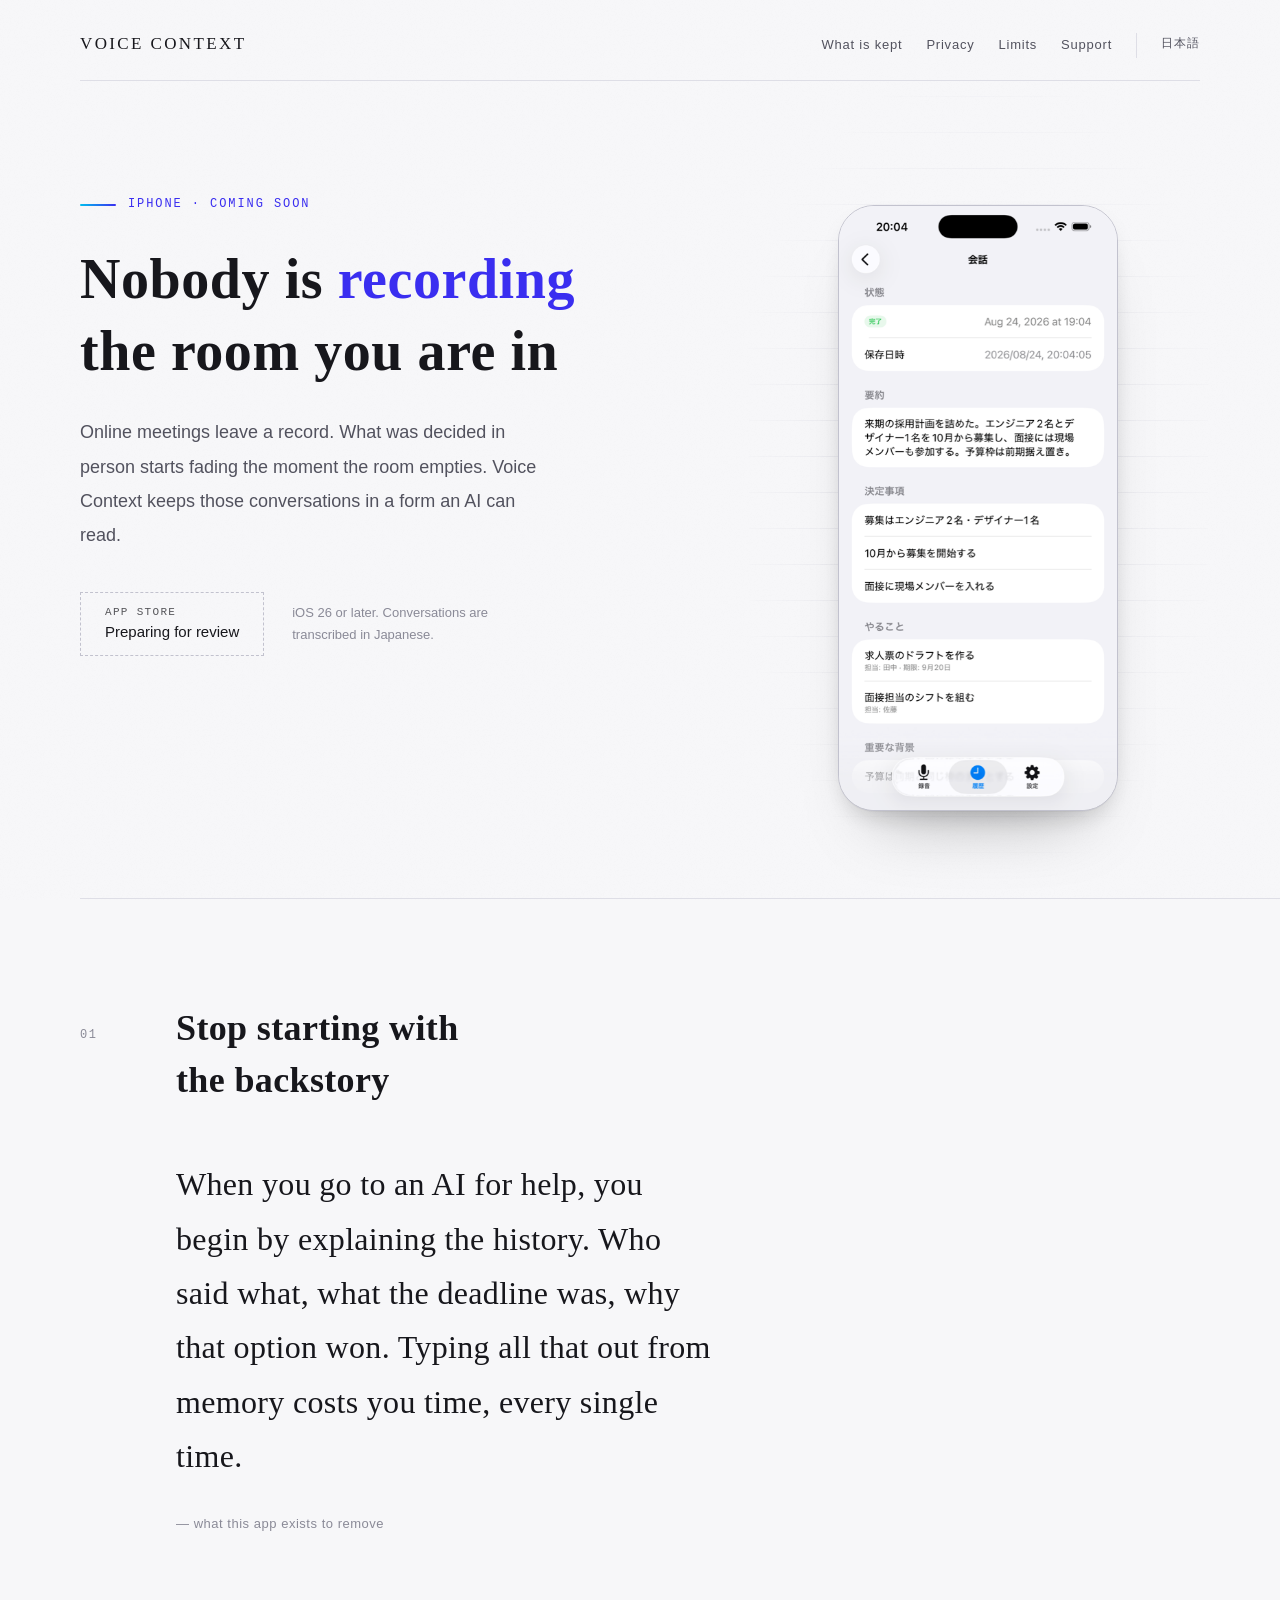
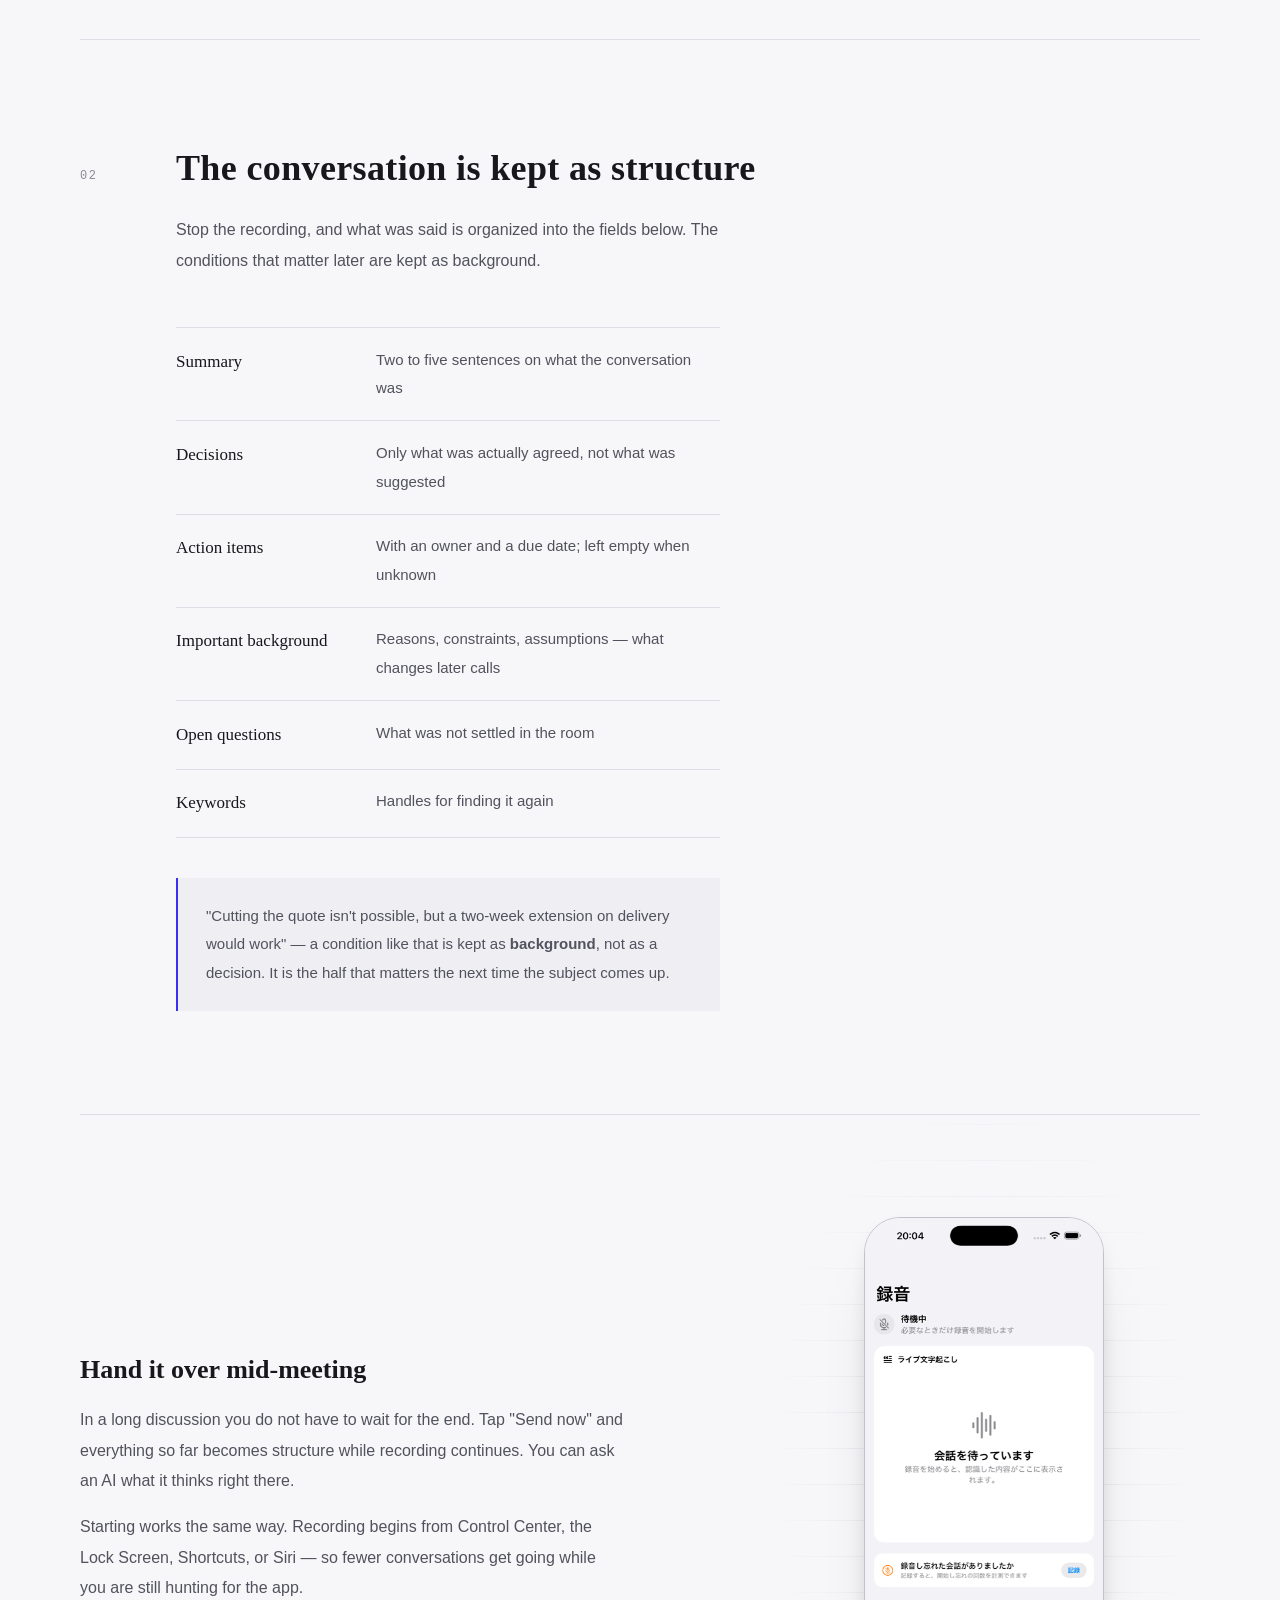
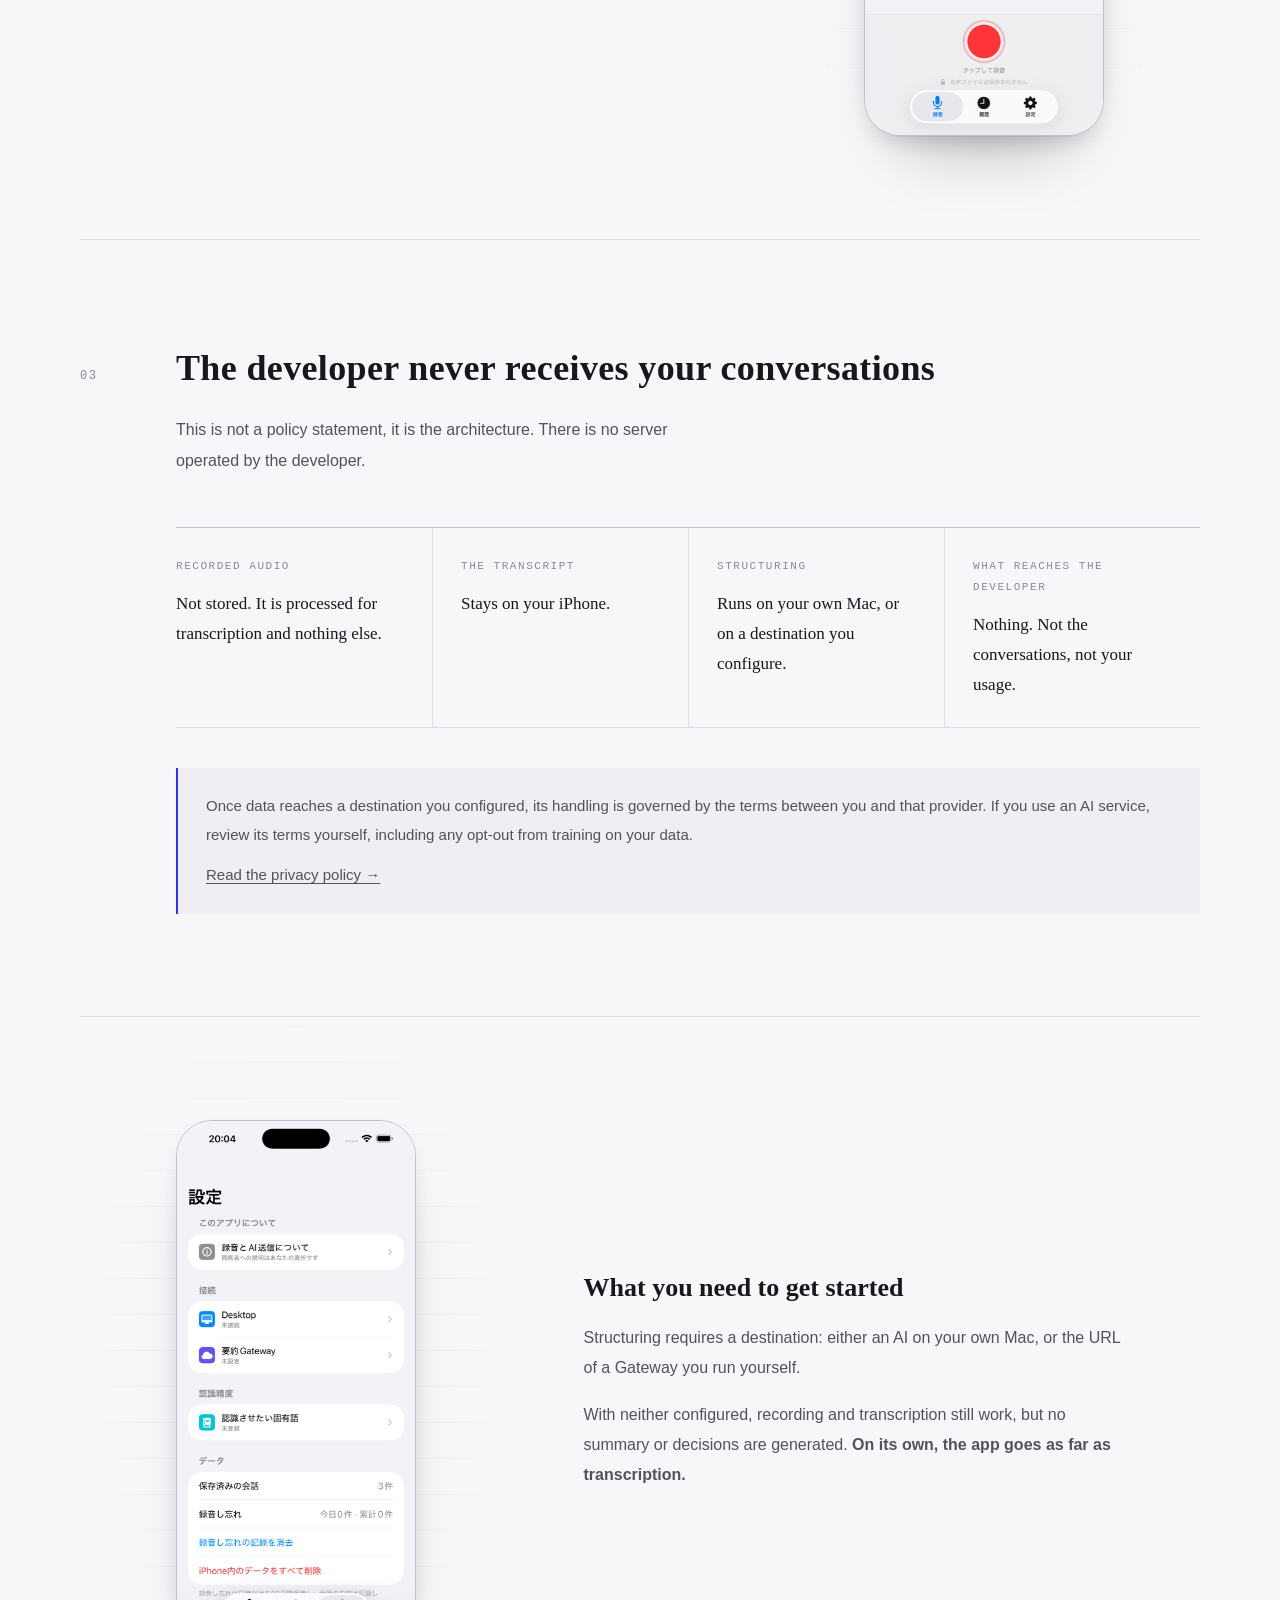
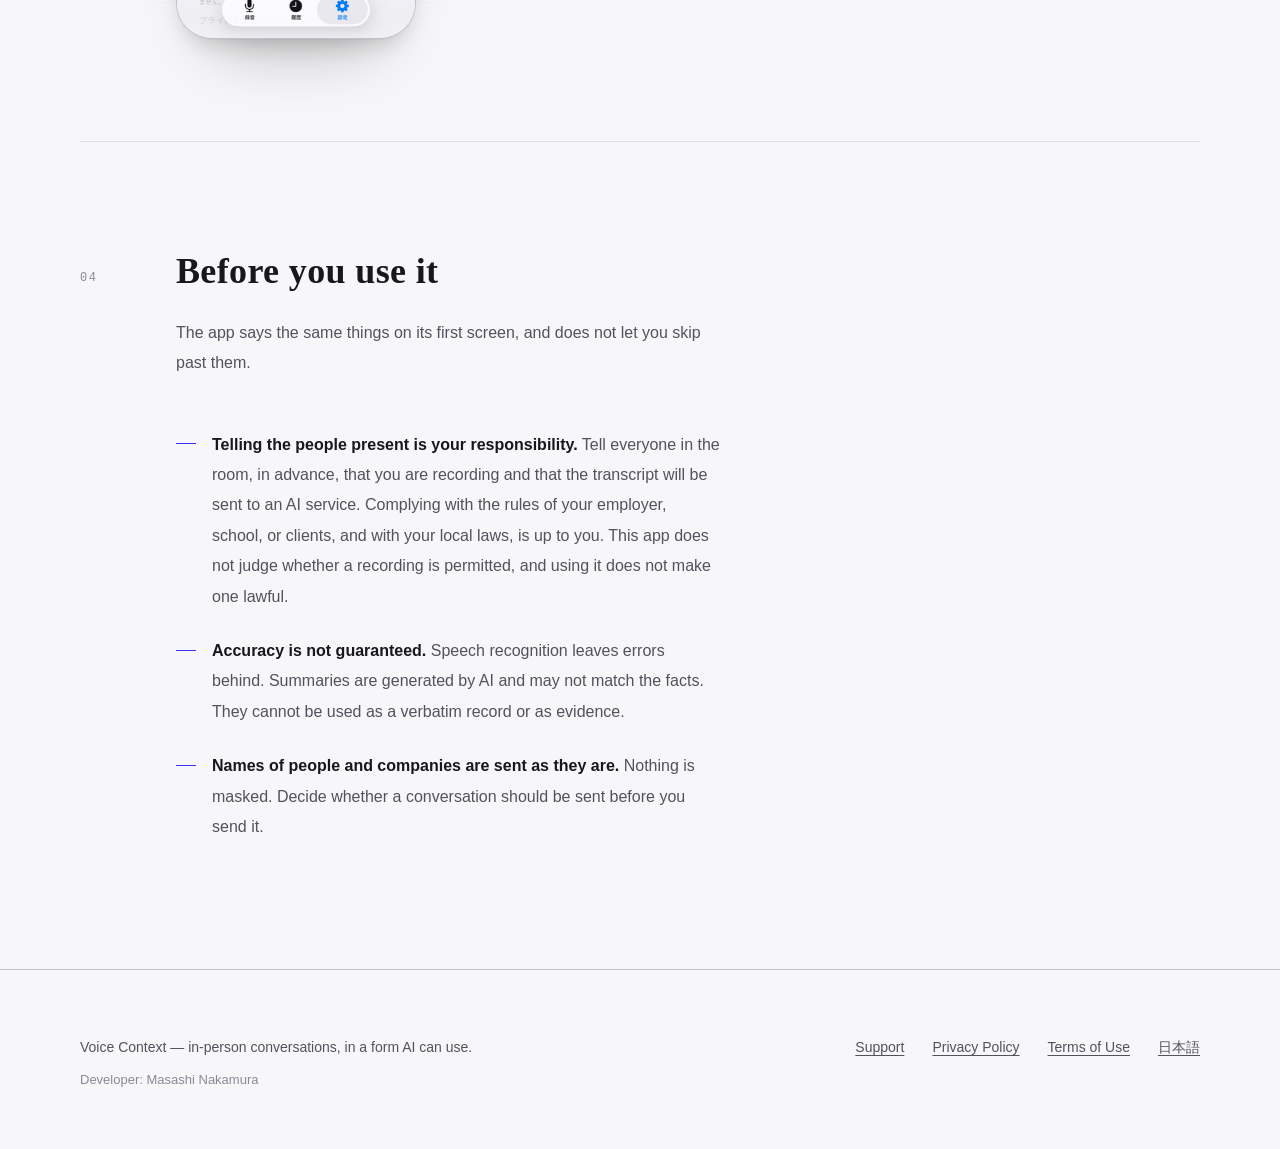
==== commit 51095244: "fix: adopt the app icon's blue-violet, and stop headings wrapping into a column The section heading " ====
--- a/en/index.html
+++ b/en/index.html
@@ -8,9 +8,9 @@
 <meta property="og:title" content="Voice Context">
 <meta property="og:description" content="Keeps your in-person conversations in a form an AI can read.">
 <meta property="og:type" content="website">
-<link rel="icon" href="data:image/svg+xml,%3Csvg xmlns=%27http://www.w3.org/2000/svg%27 viewBox=%270 0 32 32%27%3E%3Crect width=%2732%27 height=%2732%27 fill=%27%23f7f5f0%27/%3E%3Cg fill=%27%23b8352a%27%3E%3Crect x=%275%27 y=%2713%27 width=%272.6%27 height=%276%27 rx=%271.3%27/%3E%3Crect x=%2710%27 y=%279%27 width=%272.6%27 height=%2714%27 rx=%271.3%27/%3E%3Crect x=%2715%27 y=%275%27 width=%272.6%27 height=%2722%27 rx=%271.3%27/%3E%3Crect x=%2720%27 y=%279%27 width=%272.6%27 height=%2714%27 rx=%271.3%27/%3E%3Crect x=%2725%27 y=%2713%27 width=%272.6%27 height=%276%27 rx=%271.3%27/%3E%3C/g%3E%3C/svg%3E">
-<meta name="theme-color" content="#f7f5f0" media="(prefers-color-scheme: light)">
-<meta name="theme-color" content="#131310" media="(prefers-color-scheme: dark)">
+<link rel="icon" href="data:image/svg+xml,%3Csvg xmlns=%27http://www.w3.org/2000/svg%27 viewBox=%270 0 32 32%27%3E%3Crect width=%2732%27 height=%2732%27 fill=%27%23f7f7f9%27/%3E%3Cg fill=%27%233a2ef0%27%3E%3Crect x=%275%27 y=%2713%27 width=%272.6%27 height=%276%27 rx=%271.3%27/%3E%3Crect x=%2710%27 y=%279%27 width=%272.6%27 height=%2714%27 rx=%271.3%27/%3E%3Crect x=%2715%27 y=%275%27 width=%272.6%27 height=%2722%27 rx=%271.3%27/%3E%3Crect x=%2720%27 y=%279%27 width=%272.6%27 height=%2714%27 rx=%271.3%27/%3E%3Crect x=%2725%27 y=%2713%27 width=%272.6%27 height=%276%27 rx=%271.3%27/%3E%3C/g%3E%3C/svg%3E">
+<meta name="theme-color" content="#f7f7f9" media="(prefers-color-scheme: light)">
+<meta name="theme-color" content="#101014" media="(prefers-color-scheme: dark)">
 <link rel="stylesheet" href="../site.css">
 </head>
 <body>
@@ -30,7 +30,7 @@
   <div class="hero">
     <div>
       <p class="eyebrow rise" style="--d:0ms">iPhone · Coming soon</p>
-      <h1 class="rise" style="--d:80ms">Nobody is <em>recording</em><br>the room you are in.</h1>
+      <h1 class="rise" style="--d:80ms">Nobody is <em>recording</em><br>the room you are in</h1>
       <p class="lede rise" style="--d:180ms">
         Online meetings leave a record. What was decided in person starts fading
         the moment the room empties. Voice Context keeps those conversations in a
--- a/site.css
+++ b/site.css
@@ -4,16 +4,17 @@
    so the page does not either. */
 
 :root {
-  --paper: #f7f5f0;
-  --paper-raised: #fffefb;
-  --paper-sunk: #efece4;
-  --ink: #1b1a16;
-  --ink-soft: #56534a;
-  --ink-faint: #8d8879;
-  --rule: #ddd8cb;
-  --rule-strong: #c3bdac;
-  --accent: #b8352a;
-  --accent-soft: #e8d8d4;
+  --paper: #f7f7f9;
+  --paper-raised: #ffffff;
+  --paper-sunk: #eeeef3;
+  --ink: #17171c;
+  --ink-soft: #52525e;
+  --ink-faint: #8a8a97;
+  --rule: #dedee6;
+  --rule-strong: #c2c2ce;
+  /* From the app icon: the wave's blue-violet, with its cyan as a second note. */
+  --accent: #3a2ef0;
+  --accent-2: #01bfee;
 
   --font-display: "Hiragino Mincho ProN", "Yu Mincho", YuMincho, "Noto Serif JP", "Times New Roman", serif;
   --font-body: -apple-system, BlinkMacSystemFont, "Hiragino Sans", "Noto Sans JP", "Segoe UI", sans-serif;
@@ -26,30 +27,30 @@
 
 @media (prefers-color-scheme: dark) {
   :root:not([data-theme="light"]) {
-    --paper: #131310;
-    --paper-raised: #1c1b17;
-    --paper-sunk: #0e0e0c;
-    --ink: #efece3;
-    --ink-soft: #a9a596;
-    --ink-faint: #79756a;
-    --rule: #302e27;
-    --rule-strong: #46433a;
-    --accent: #e0685c;
-    --accent-soft: #3a2320;
+    --paper: #101014;
+    --paper-raised: #191920;
+    --paper-sunk: #0a0a0d;
+    --ink: #eceaf2;
+    --ink-soft: #a2a0ae;
+    --ink-faint: #74727f;
+    --rule: #2a2a33;
+    --rule-strong: #3e3e4a;
+    --accent: #8d82ff;
+    --accent-2: #4fd8f5;
   }
 }
 
 :root[data-theme="dark"] {
-  --paper: #131310;
-  --paper-raised: #1c1b17;
-  --paper-sunk: #0e0e0c;
-  --ink: #efece3;
-  --ink-soft: #a9a596;
-  --ink-faint: #79756a;
-  --rule: #302e27;
-  --rule-strong: #46433a;
-  --accent: #e0685c;
-  --accent-soft: #3a2320;
+  --paper: #101014;
+  --paper-raised: #191920;
+  --paper-sunk: #0a0a0d;
+  --ink: #eceaf2;
+  --ink-soft: #a2a0ae;
+  --ink-faint: #74727f;
+  --rule: #2a2a33;
+  --rule-strong: #3e3e4a;
+  --accent: #8d82ff;
+  --accent-2: #4fd8f5;
 }
 
 * { box-sizing: border-box; }
@@ -163,14 +164,15 @@
 .eyebrow::before {
   content: "";
   width: 2.25rem;
-  height: 1px;
-  background: var(--accent);
+  height: 2px;
+  border-radius: 1px;
+  background: linear-gradient(90deg, var(--accent-2), var(--accent));
 }
 
 .hero h1 {
   font-family: var(--font-display);
   font-weight: 600;
-  font-size: clamp(2rem, 5.6vw, 4.125rem);
+  font-size: clamp(2rem, 4.8vw, 3.5rem);
   /* Japanese headlines break mid-phrase by default; browsers that know how to
      break on phrase boundaries should. */
   word-break: auto-phrase;
@@ -286,6 +288,11 @@
 }
 
 .section-num {
+  /* Placed explicitly. Without this the generic `.section-head p` rule below
+     also matched the number, took column 2, and pushed the heading into the
+     4.5rem column — where Japanese wraps one character per line. */
+  grid-column: 1;
+  grid-row: 1;
   font-family: var(--font-mono);
   font-size: 0.75rem;
   letter-spacing: 0.12em;
@@ -294,6 +301,8 @@
 }
 
 .section-head h2 {
+  grid-column: 2;
+  grid-row: 1;
   font-family: var(--font-display);
   font-weight: 600;
   font-size: clamp(1.5rem, 3.2vw, 2.25rem);
@@ -303,7 +312,7 @@
   text-wrap: balance;
 }
 
-.section-head p {
+.section-head p:not(.section-num) {
   grid-column: 2;
   margin: 1rem 0 0;
   color: var(--ink-soft);
@@ -314,8 +323,9 @@
 
 @media (max-width: 760px) {
   .section-head { grid-template-columns: 1fr; gap: 0.5rem; }
-  .section-num { padding-top: 0; }
-  .section-head p { grid-column: 1; }
+  .section-num { padding-top: 0; grid-column: 1; grid-row: auto; }
+  .section-head h2 { grid-column: 1; grid-row: auto; }
+  .section-head p:not(.section-num) { grid-column: 1; }
   .section-body { margin-left: 0; }
 }
 
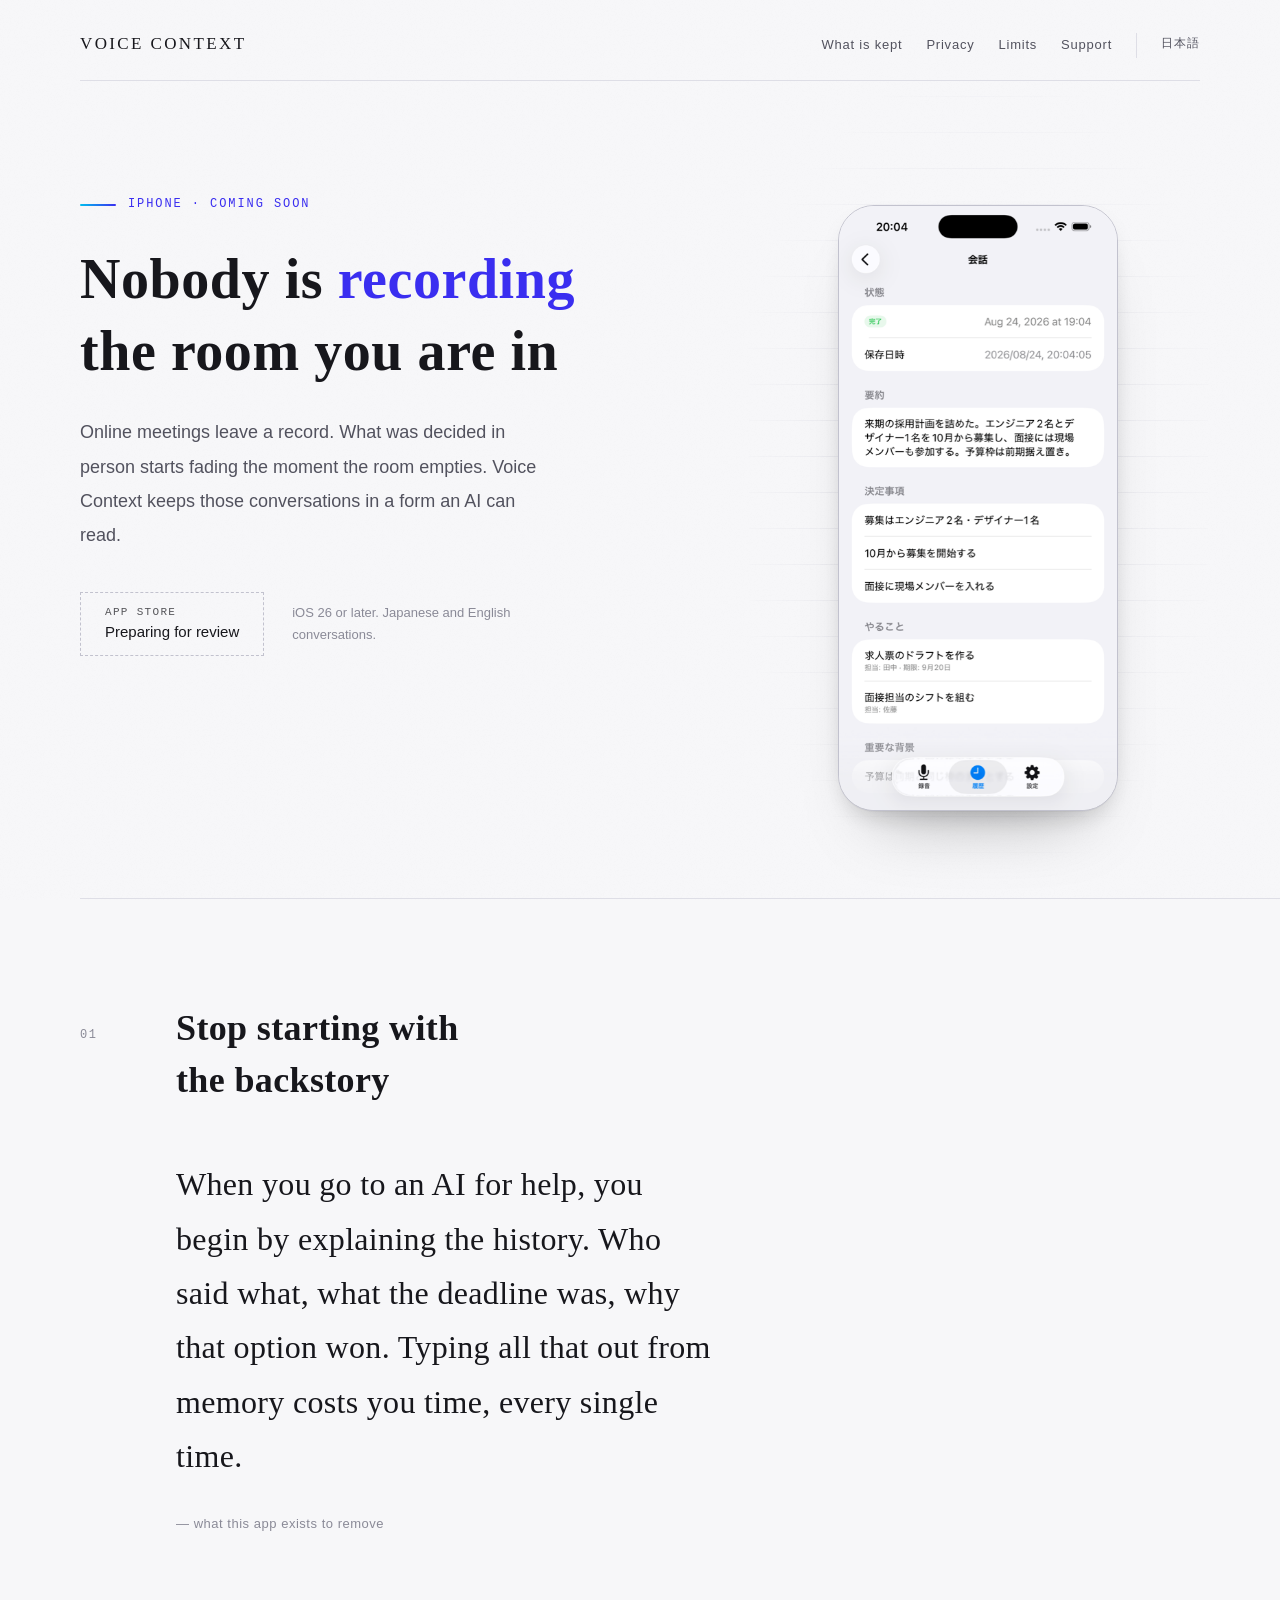
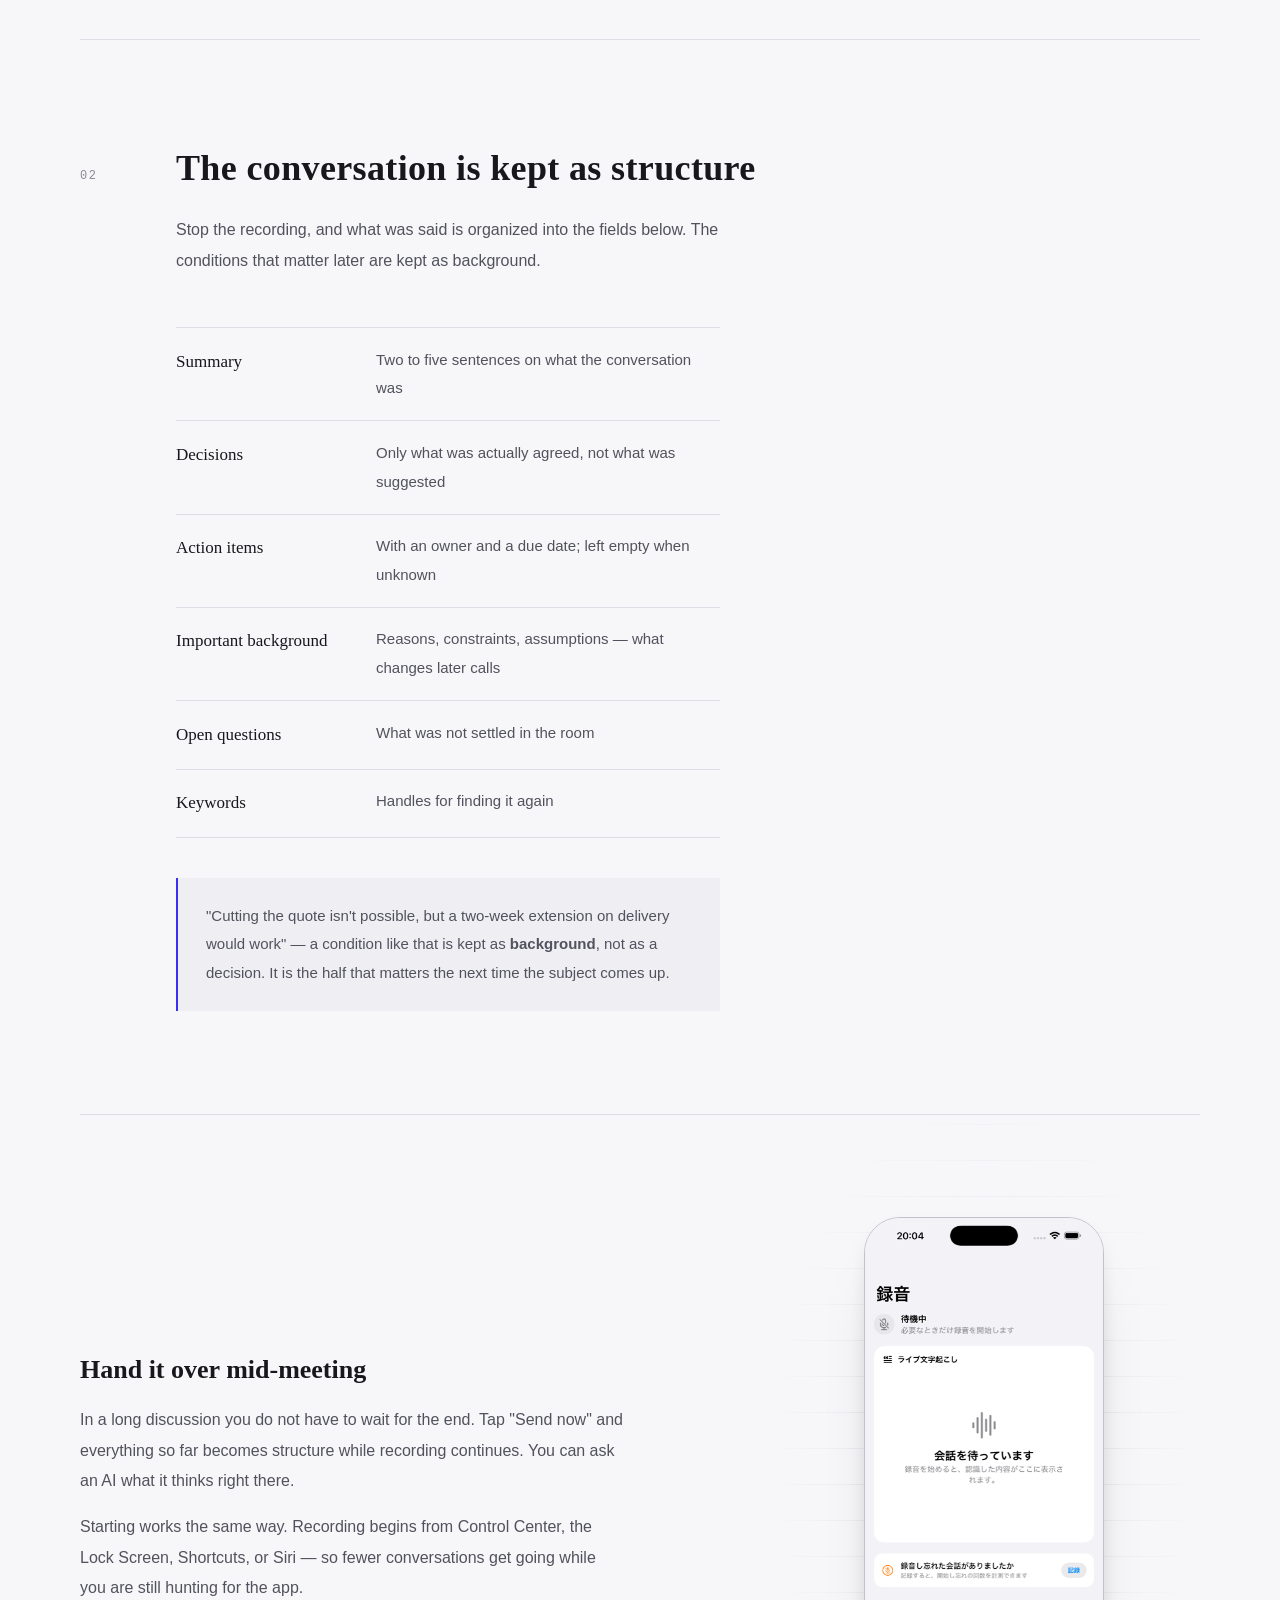
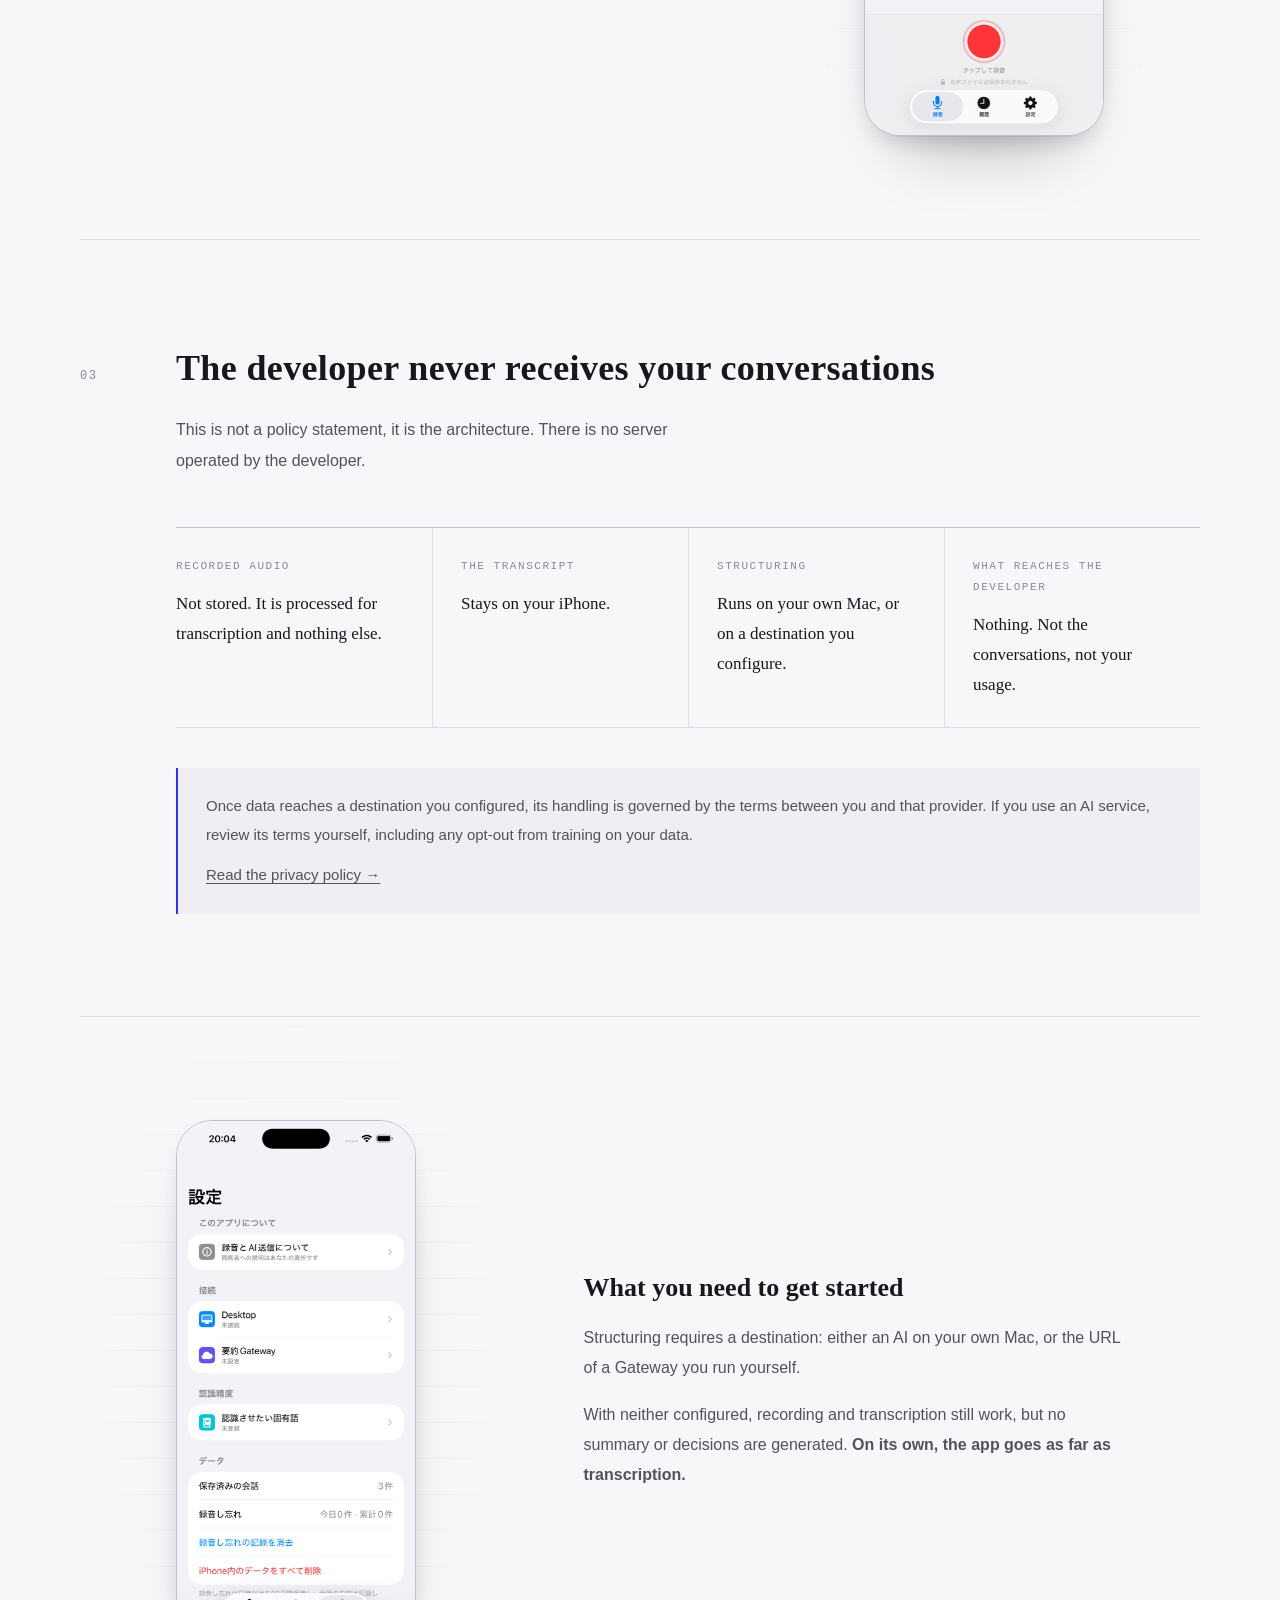
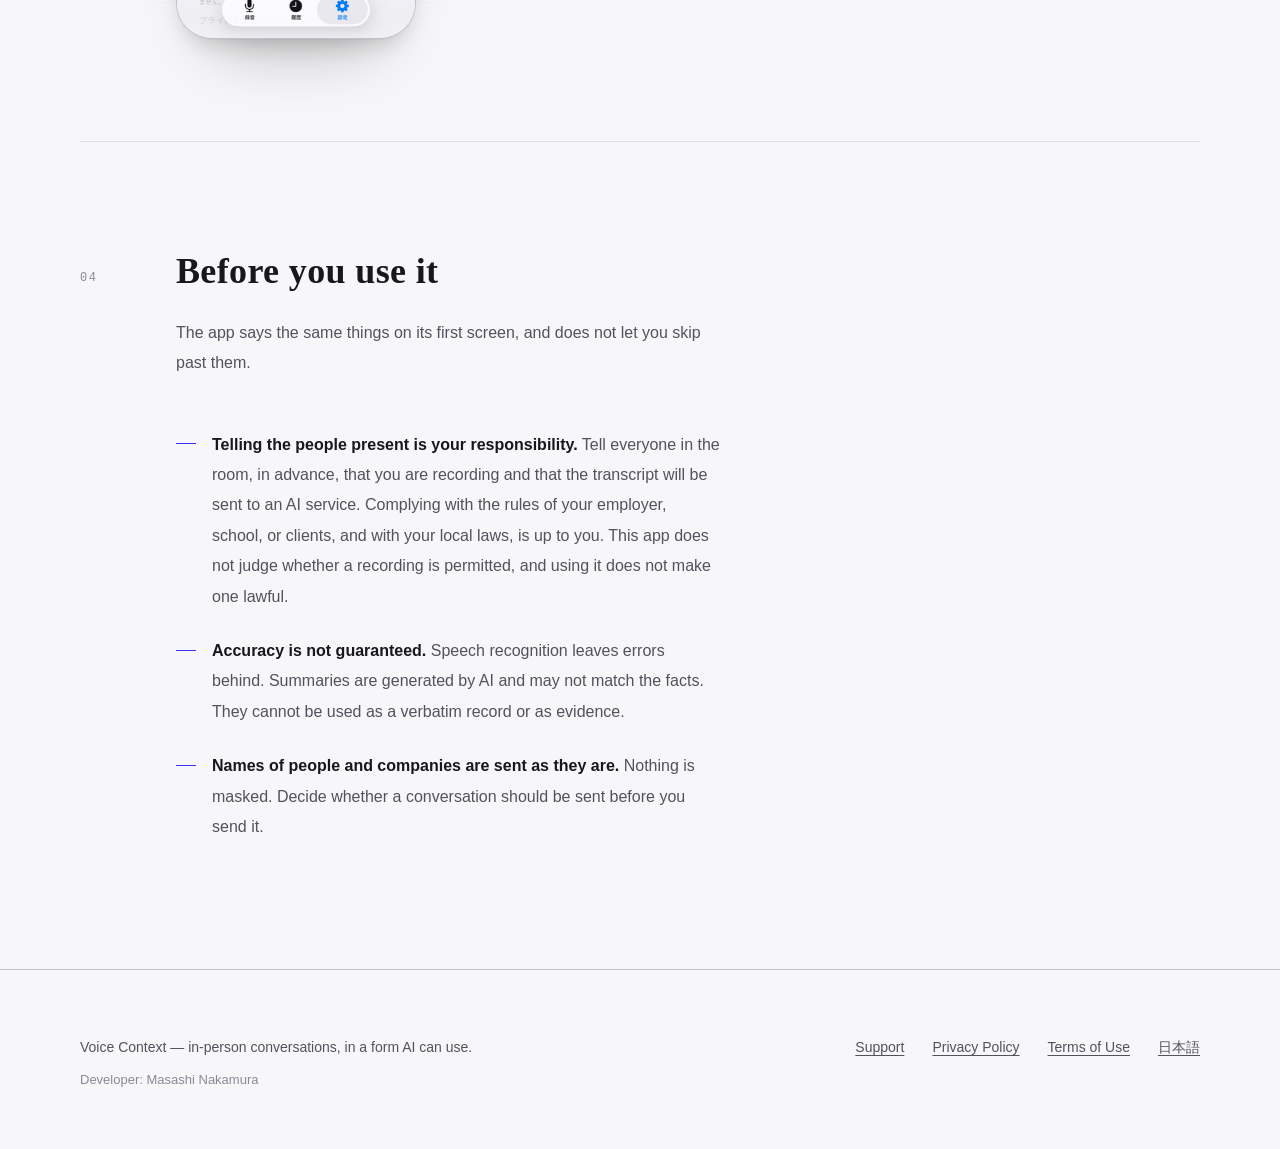
==== commit dee22a0b: "docs: the app now transcribes English as well as Japanese" ====
--- a/en/index.html
+++ b/en/index.html
@@ -11,7 +11,7 @@
 <link rel="icon" href="data:image/svg+xml,%3Csvg xmlns=%27http://www.w3.org/2000/svg%27 viewBox=%270 0 32 32%27%3E%3Crect width=%2732%27 height=%2732%27 fill=%27%23f7f7f9%27/%3E%3Cg fill=%27%233a2ef0%27%3E%3Crect x=%275%27 y=%2713%27 width=%272.6%27 height=%276%27 rx=%271.3%27/%3E%3Crect x=%2710%27 y=%279%27 width=%272.6%27 height=%2714%27 rx=%271.3%27/%3E%3Crect x=%2715%27 y=%275%27 width=%272.6%27 height=%2722%27 rx=%271.3%27/%3E%3Crect x=%2720%27 y=%279%27 width=%272.6%27 height=%2714%27 rx=%271.3%27/%3E%3Crect x=%2725%27 y=%2713%27 width=%272.6%27 height=%276%27 rx=%271.3%27/%3E%3C/g%3E%3C/svg%3E">
 <meta name="theme-color" content="#f7f7f9" media="(prefers-color-scheme: light)">
 <meta name="theme-color" content="#101014" media="(prefers-color-scheme: dark)">
-<link rel="stylesheet" href="../site.css">
+<link rel="stylesheet" href="../site.css?v=2">
 </head>
 <body>
 
@@ -41,7 +41,7 @@
           <span>App Store</span>
           <span>Preparing for review</span>
         </span>
-        <p class="hero-note">iOS 26 or later. Conversations are transcribed in Japanese.</p>
+        <p class="hero-note">iOS 26 or later. Japanese and English conversations.</p>
       </div>
     </div>
     <div class="device rise" style="--d:340ms">
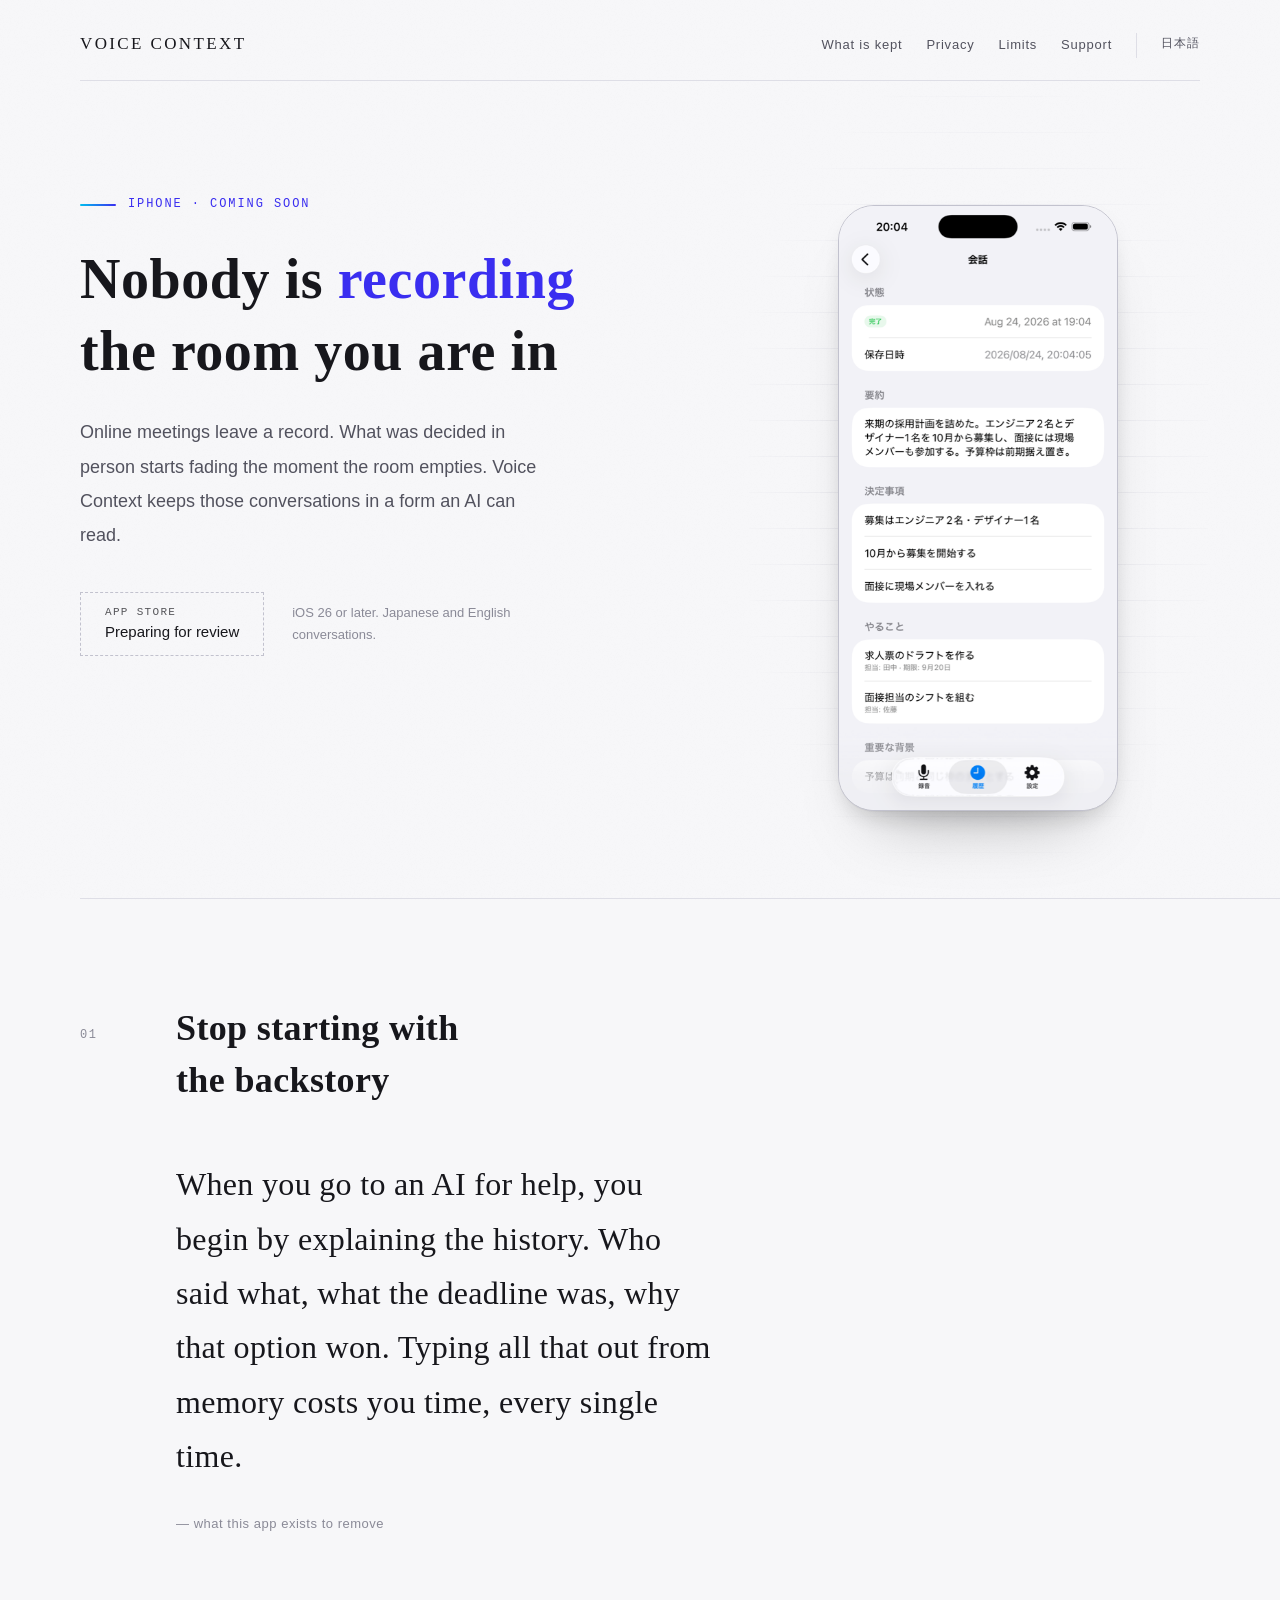
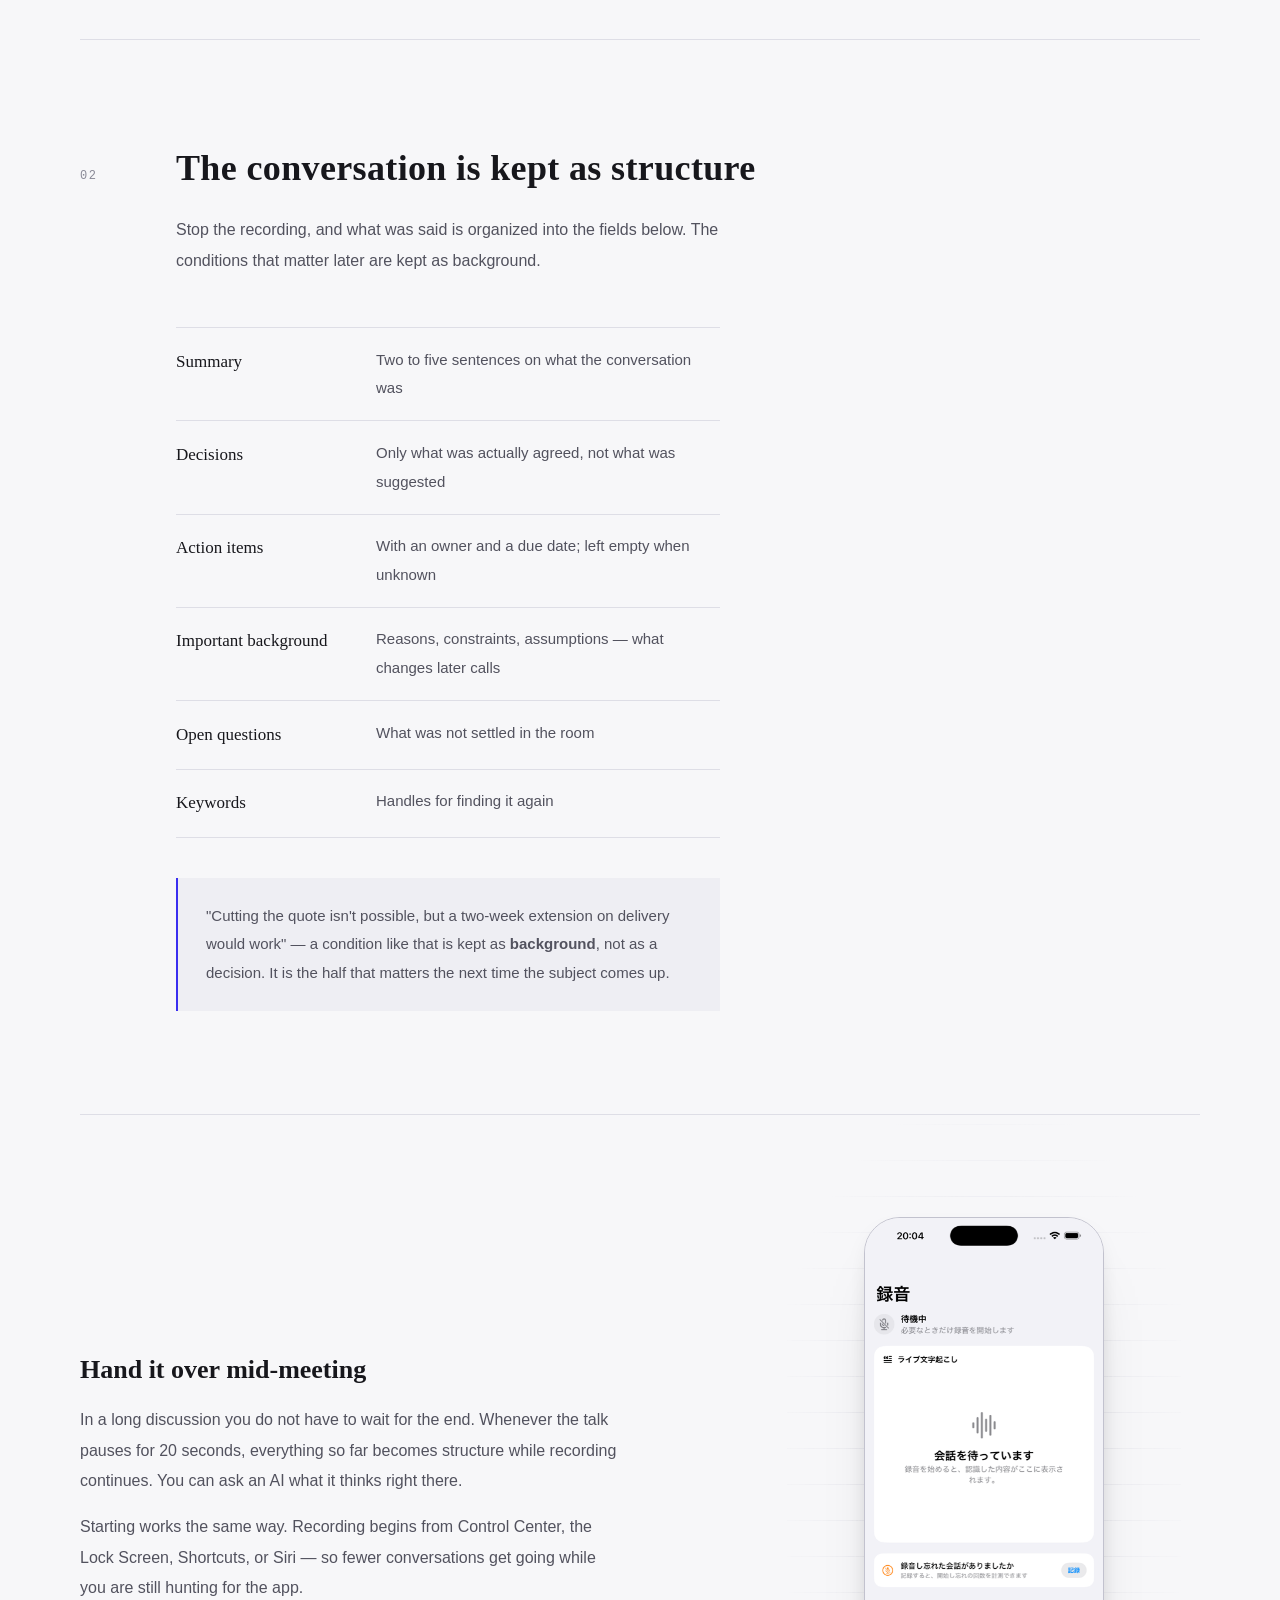
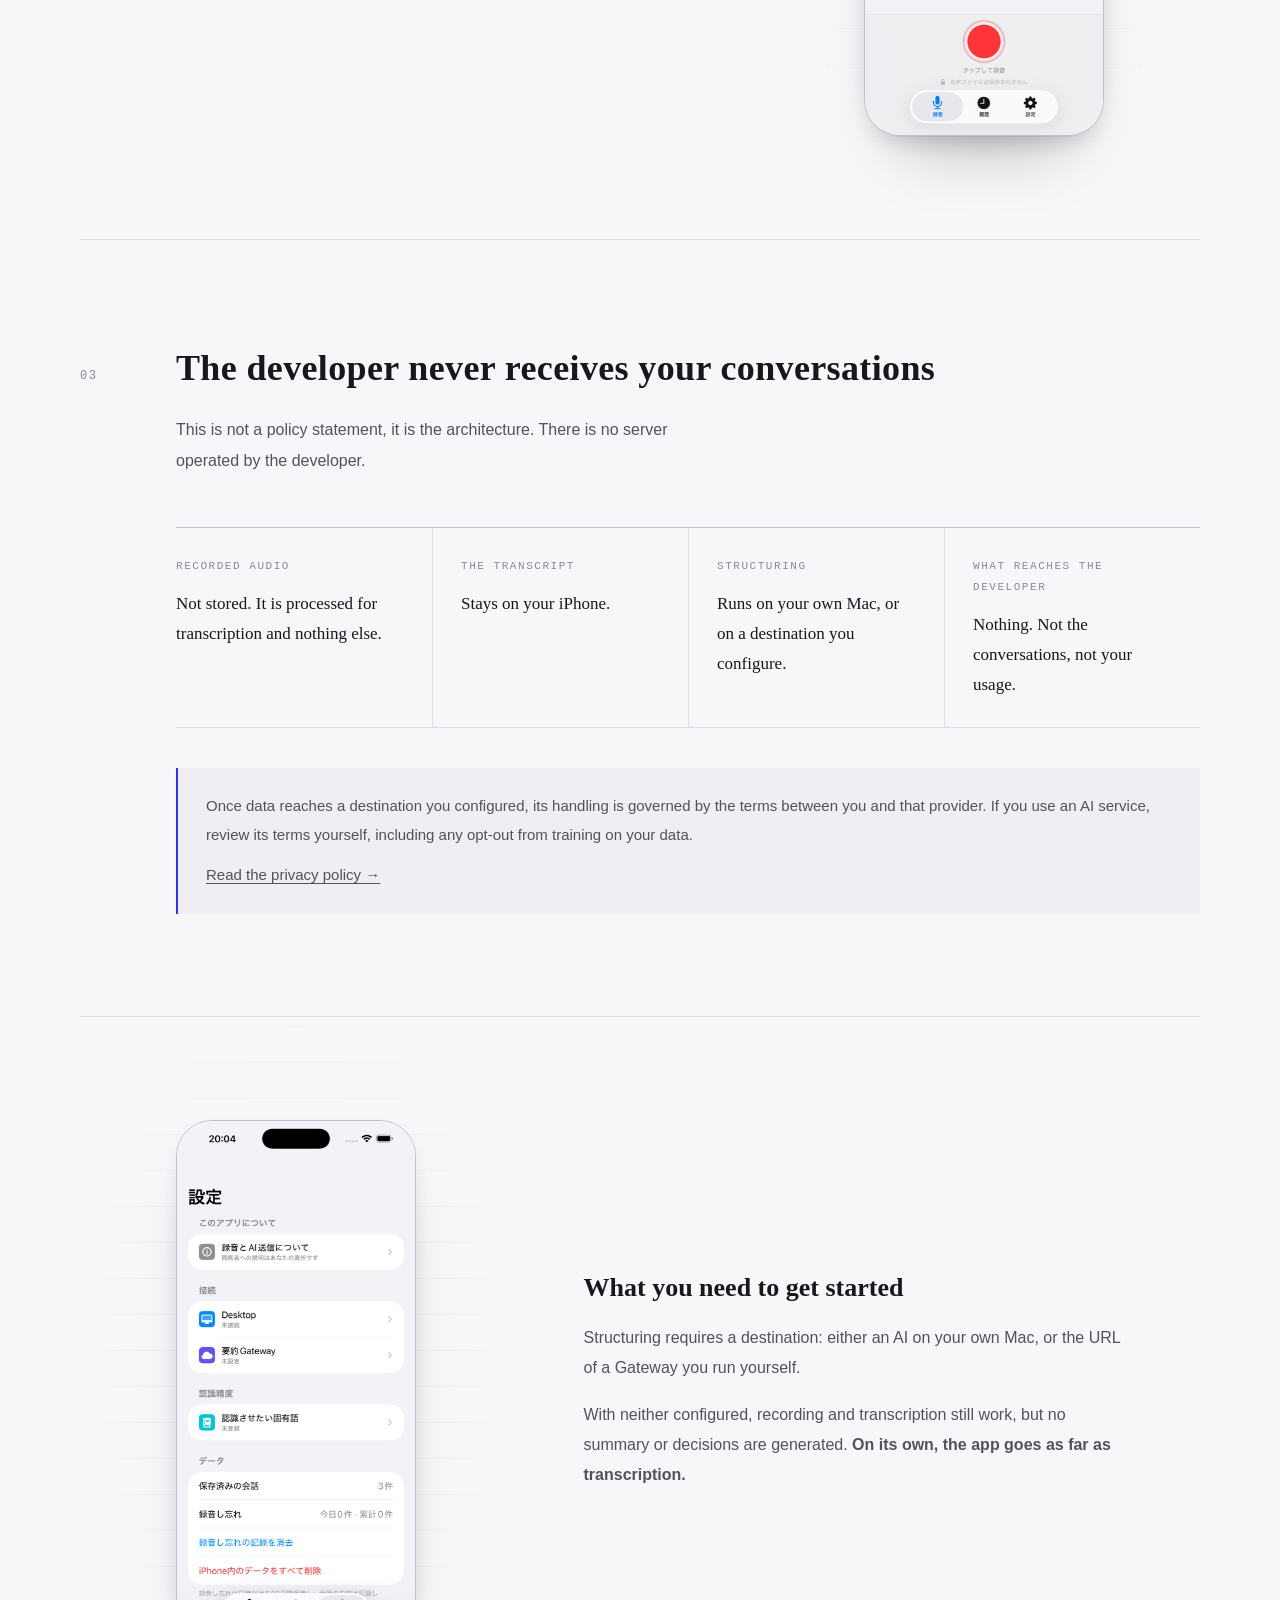
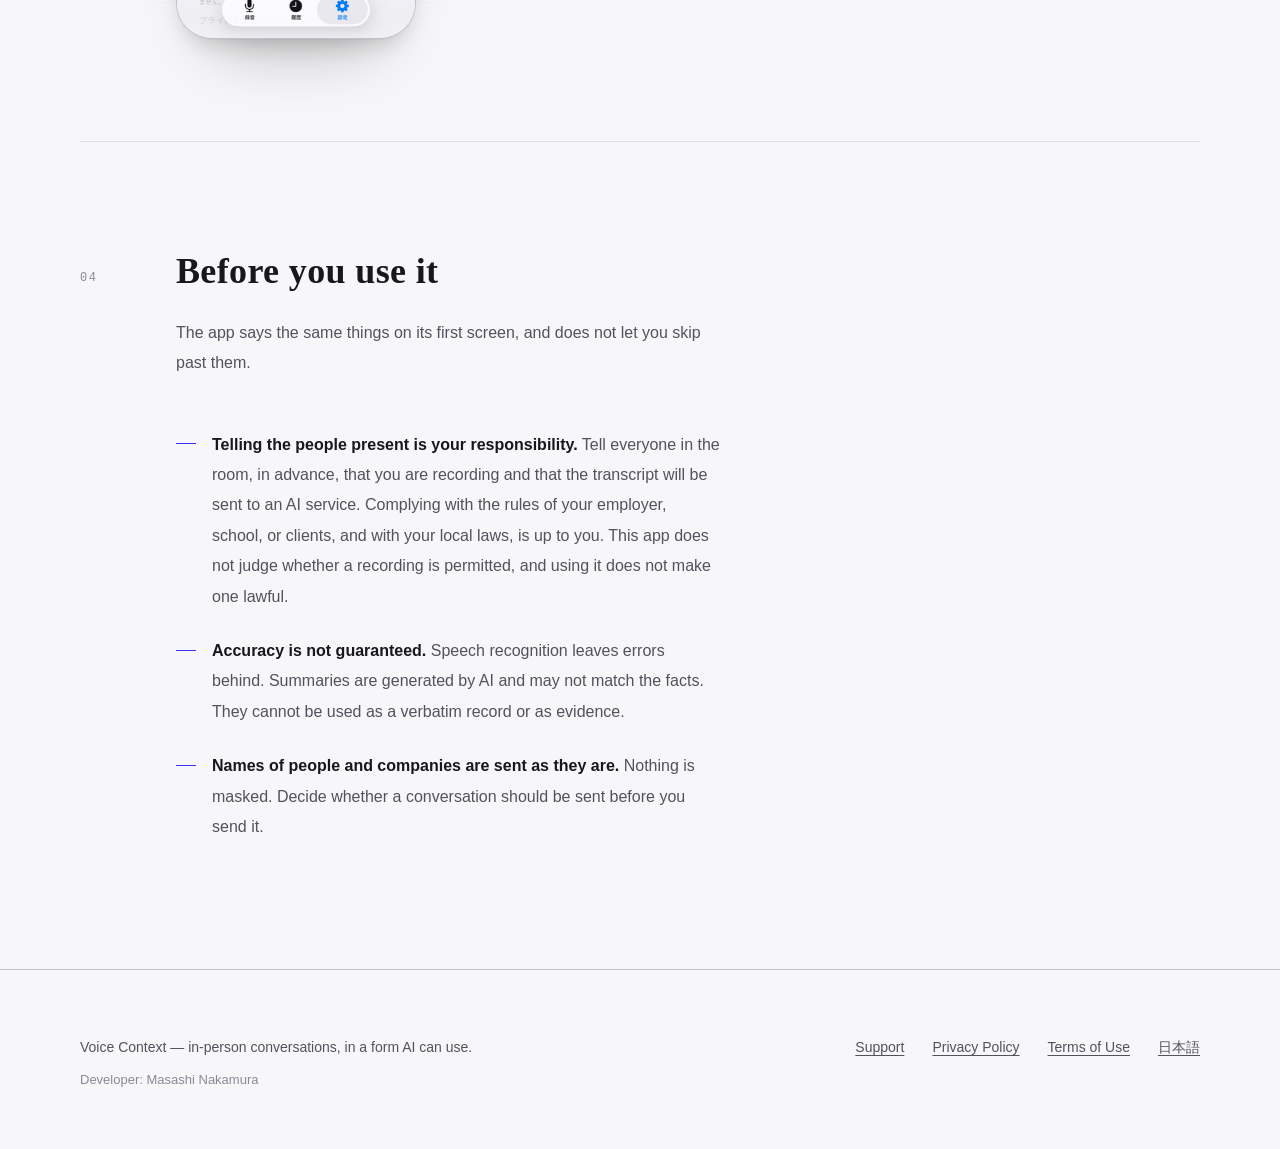
==== commit 46bf15b9: "docs: describe Auto-detect, the enrolled voice in the Keychain, and the 20-second send The live poli" ====
--- a/en/index.html
+++ b/en/index.html
@@ -90,7 +90,7 @@
     <div class="showcase">
       <div class="showcase-text">
         <h3 class="rise">Hand it over mid-meeting</h3>
-        <p class="rise">In a long discussion you do not have to wait for the end. Tap "Send now" and everything so far becomes structure while recording continues. You can ask an AI what it thinks right there.</p>
+        <p class="rise">In a long discussion you do not have to wait for the end. Whenever the talk pauses for 20 seconds, everything so far becomes structure while recording continues. You can ask an AI what it thinks right there.</p>
         <p class="rise">Starting works the same way. Recording begins from Control Center, the Lock Screen, Shortcuts, or Siri — so fewer conversations get going while you are still hunting for the app.</p>
       </div>
       <div class="device rise">
